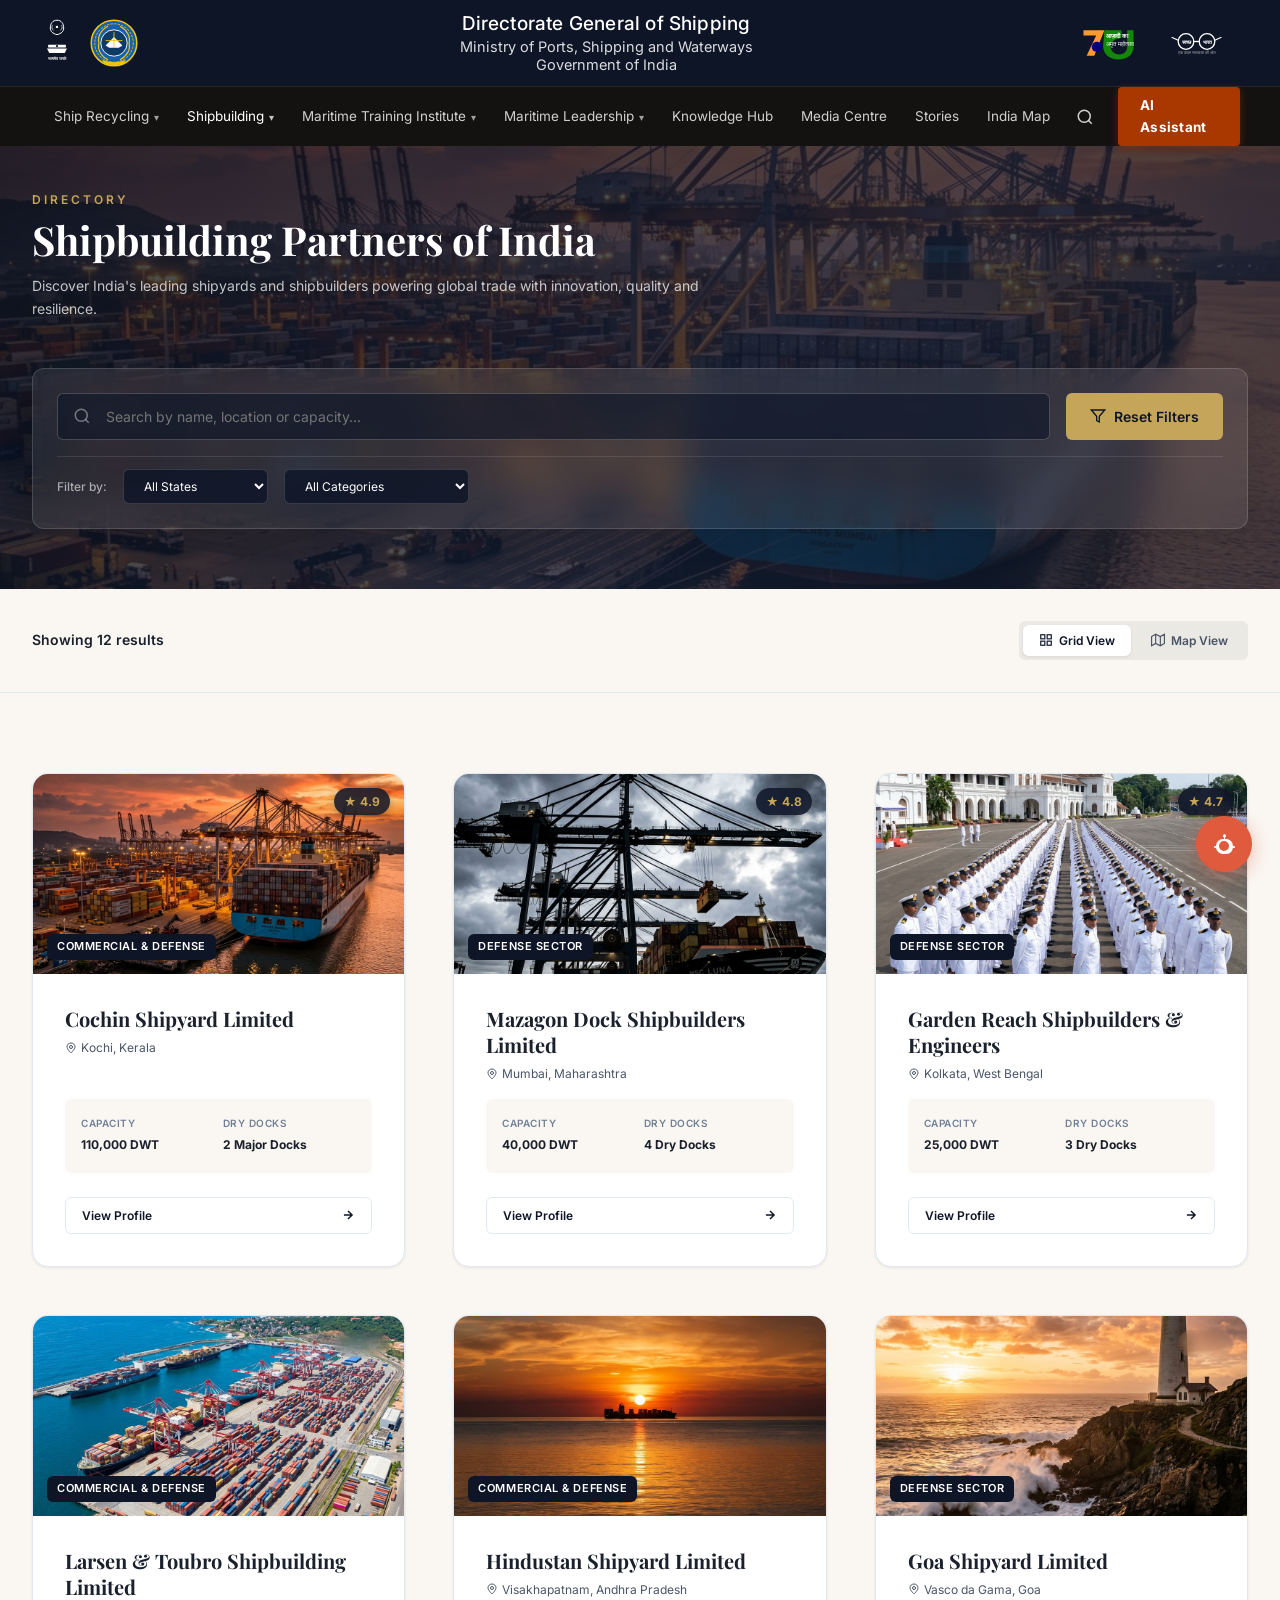
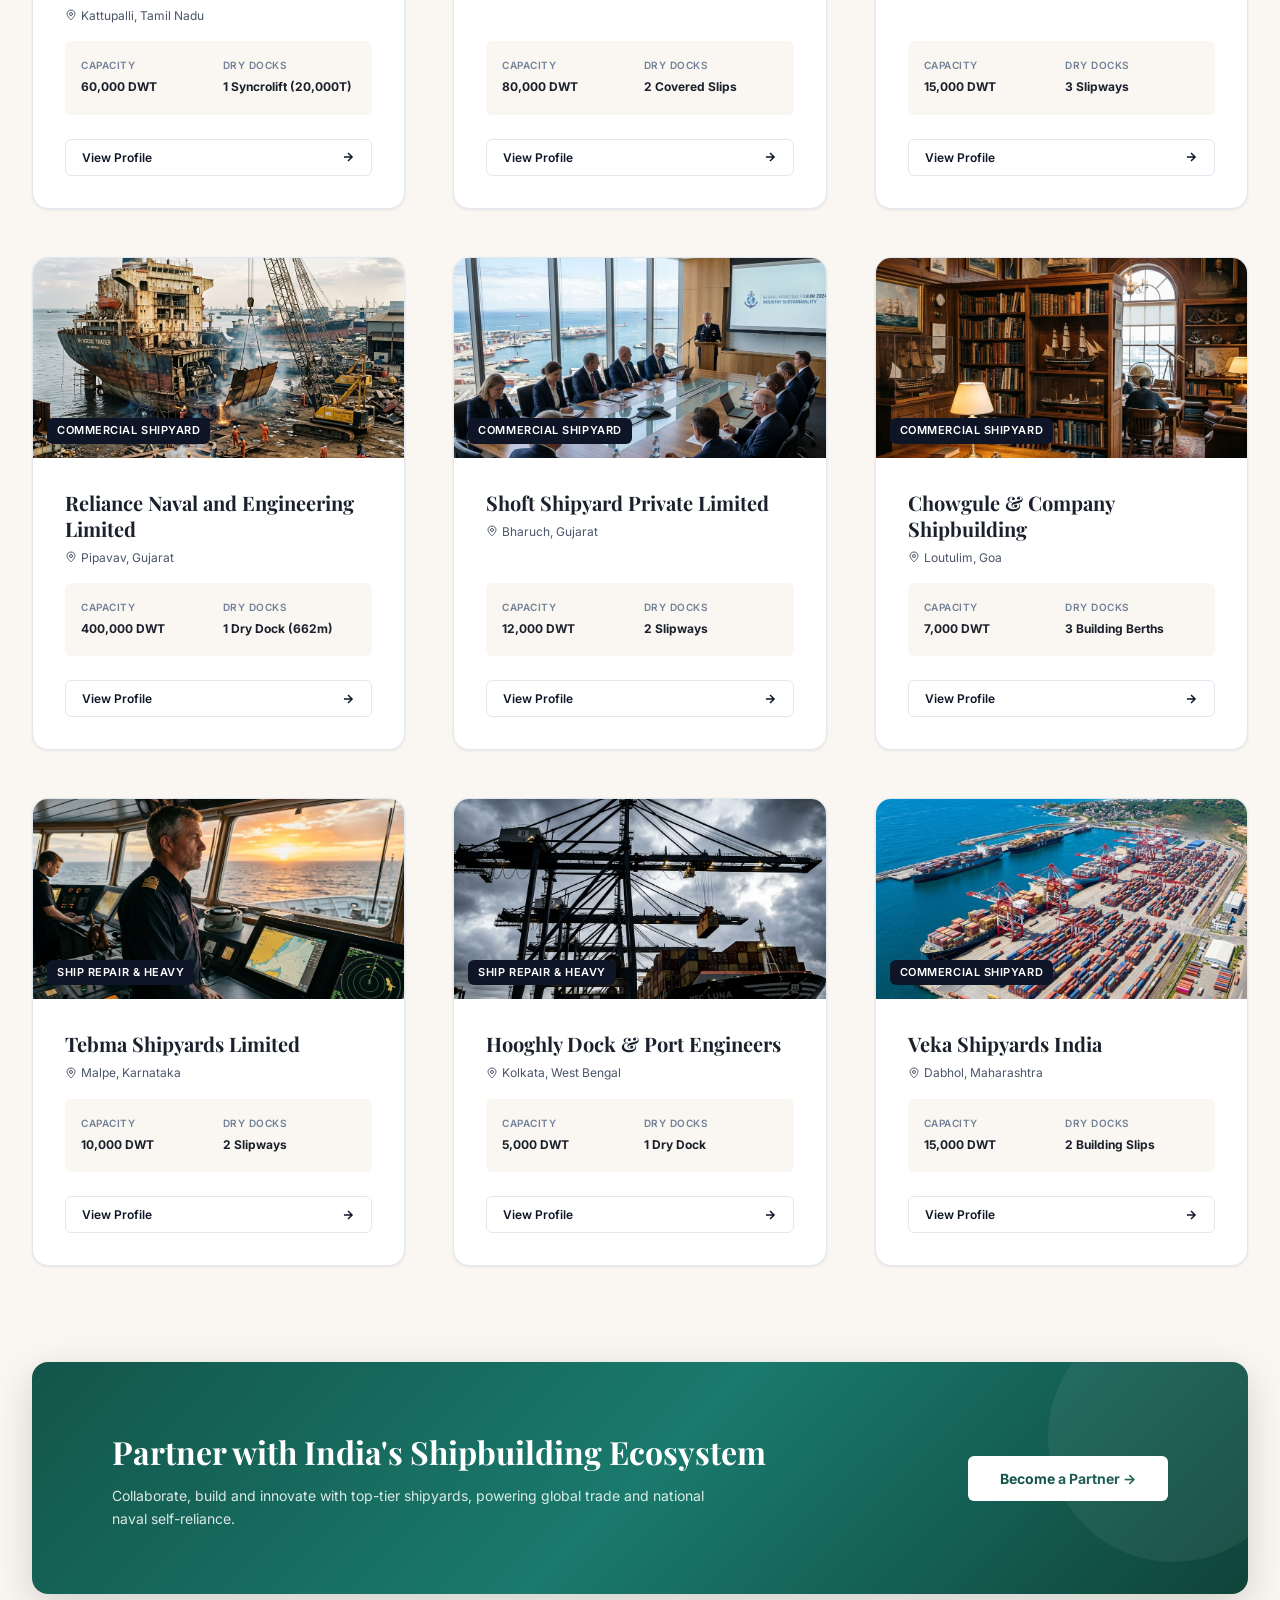
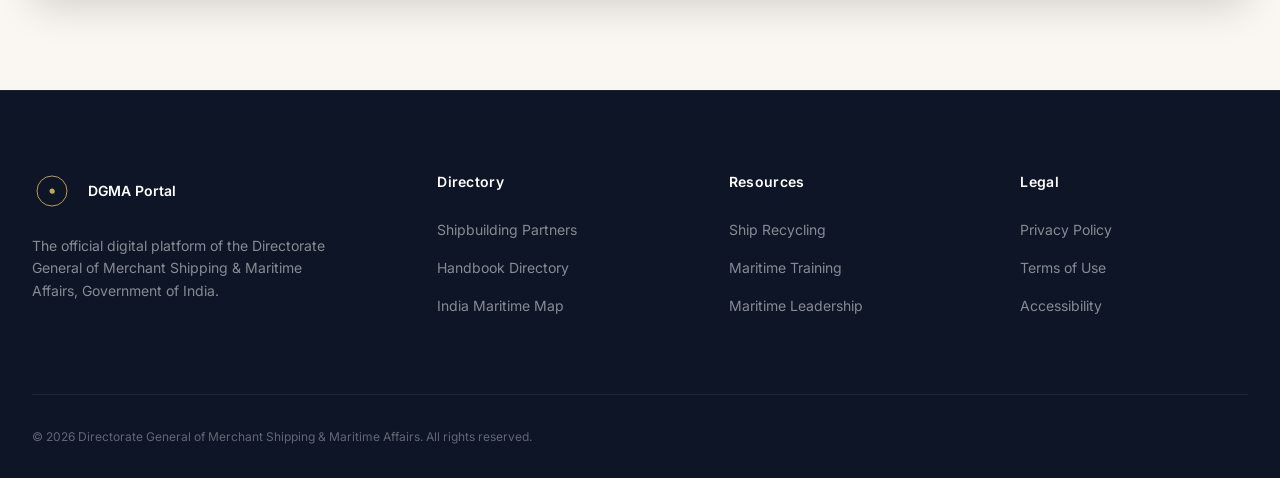
==== shipbuilding.html @ 292ed751 "first commit" ====
<!DOCTYPE html>
<html lang="en">
<head>
  <meta charset="UTF-8">
  <meta name="viewport" content="width=device-width, initial-scale=1.0">
  <title>Shipbuilding Partners of India – DGMA Portal</title>
  <meta name="description" content="Discover India's leading shipyards and shipbuilders powering global trade with innovation, quality and resilience. Official directory by DGMA.">
  <link rel="stylesheet" href="css/styles.css">
  <link rel="icon" type="image/svg+xml" href="data:image/svg+xml,<svg xmlns='http://www.w3.org/2000/svg' viewBox='0 0 100 100'><text y='.9em' font-size='90'>⚓</text></svg>">
</head>
<body>

  <!-- ===== HEADER ===== -->
  <header class="header" id="header">
    <!-- Top Bar -->
    <div class="header-top">
      <!-- Left Emblems -->
      <div class="header-emblems-left">
        <!-- Lion Capital Emblem -->
        <div class="lion-emblem" title="State Emblem of India">
          <svg width="34" height="50" viewBox="0 0 60 90" fill="none" xmlns="http://www.w3.org/2000/svg">
            <path d="M30 4 C22 4 18 10 18 18 C18 24 22 28 30 30 C38 28 42 24 42 18 C42 10 38 4 30 4Z" stroke="#FFFFFF" stroke-width="1.8" fill="none"/>
            <path d="M22 13 C20 16 20 20 24 22" stroke="#FFFFFF" stroke-width="1.2"/>
            <path d="M38 13 C40 16 40 20 36 22" stroke="#FFFFFF" stroke-width="1.2"/>
            <circle cx="30" cy="16" r="2.2" fill="#FFFFFF"/>
            <rect x="14" y="48" width="32" height="5" rx="1" fill="#FFFFFF"/>
            <circle cx="30" cy="50.5" r="2" fill="#0D1527"/>
            <path d="M12 55 H48 L44 63 H16 Z" fill="#FFFFFF"/>
            <text x="30" y="75" text-anchor="middle" fill="#FFFFFF" font-size="8" font-family="serif" font-weight="bold">सत्यमेव जयते</text>
          </svg>
        </div>
        <!-- DGS Seal -->
        <div class="dgs-emblem" title="Directorate General of Shipping Emblem">
          <svg width="48" height="48" viewBox="0 0 80 80" fill="none" xmlns="http://www.w3.org/2000/svg">
            <circle cx="40" cy="40" r="38" fill="#1460AA" stroke="#F1C40F" stroke-width="2.5"/>
            <circle cx="40" cy="40" r="32" stroke="#F1C40F" stroke-width="1.5" stroke-dasharray="4 2"/>
            <path d="M15 40 C12 30 18 18 30 12 M65 40 C68 30 62 18 50 12" stroke="#F1C40F" stroke-width="2" fill="none"/>
            <path d="M15 40 C12 50 18 62 30 68 M65 40 C68 50 62 62 50 68" stroke="#F1C40F" stroke-width="2" fill="none"/>
            <circle cx="40" cy="40" r="22" fill="#0D3B66" stroke="#FFFFFF" stroke-width="1.5"/>
            <path d="M26 44 L40 30 L54 44 L48 48 H32 Z" fill="#FFFFFF"/>
            <path d="M40 22 V48 M26 36 H54" stroke="#F1C40F" stroke-width="1.5"/>
            <path d="M20 68 Q40 76 60 68 L56 74 Q40 80 24 74 Z" fill="#F1C40F"/>
          </svg>
        </div>
      </div>

      <!-- Center Title -->
      <div class="header-title-center">
        <h2>Directorate General of Shipping</h2>
        <p class="subtitle-1">Ministry of Ports, Shipping and Waterways</p>
        <p class="subtitle-2">Government of India</p>
      </div>

      <!-- Right Initiative Logos -->
      <div class="header-logos-right">
        <!-- Azadi Ka Amrit Mahotsav -->
        <div class="azadi-logo" title="Azadi Ka Amrit Mahotsav">
          <svg width="76" height="38" viewBox="0 0 120 60" fill="none" xmlns="http://www.w3.org/2000/svg">
            <path d="M15 10 H48 L32 50 H20 L35 18 H15 Z" fill="#FF9933"/>
            <path d="M48 10 H75 V22 C65 22 58 28 58 36 C58 44 65 48 72 48 C78 48 84 44 84 36 V10 H94 V36 C94 50 82 56 70 56 C56 56 46 48 46 34 Z" fill="#138808"/>
            <circle cx="36" cy="36" r="8" fill="#000080"/>
            <text x="50" y="22" fill="#FFFFFF" font-size="10" font-family="'Inter', sans-serif" font-weight="bold">आज़ादी का</text>
            <text x="50" y="34" fill="#FFFFFF" font-size="9" font-family="'Inter', sans-serif">अमृत महोत्सव</text>
          </svg>
        </div>
        <!-- Swachh Bharat -->
        <div class="swachh-logo" title="Swachh Bharat">
          <svg width="72" height="30" viewBox="0 0 120 45" fill="none" xmlns="http://www.w3.org/2000/svg">
            <circle cx="30" cy="20" r="13" stroke="#FFFFFF" stroke-width="2.2" fill="none"/>
            <circle cx="65" cy="20" r="13" stroke="#FFFFFF" stroke-width="2.2" fill="none"/>
            <path d="M43 20 H52" stroke="#FFFFFF" stroke-width="2.2"/>
            <path d="M17 18 L6 13 M78 18 L89 13" stroke="#FFFFFF" stroke-width="2"/>
            <text x="30" y="24" text-anchor="middle" fill="#FFFFFF" font-size="9" font-family="'Inter', sans-serif" font-weight="bold">स्वच्छ</text>
            <text x="65" y="24" text-anchor="middle" fill="#FFFFFF" font-size="9" font-family="'Inter', sans-serif" font-weight="bold">भारत</text>
            <text x="47.5" y="40" text-anchor="middle" fill="rgba(255,255,255,0.7)" font-size="7" font-family="'Inter', sans-serif">एक कदम स्वच्छता की ओर</text>
          </svg>
        </div>
      </div>
    </div>

    <!-- Navigation Bar -->
    <nav class="header-nav">
      <div class="nav-container">
        <ul class="nav-list">
          <li class="has-dropdown">
            <a href="index.html#flagship">Ship Recycling <span class="caret">▾</span></a>
            <ul class="dropdown-menu">
              <li><a href="index.html#flagship">Ship Recycling Overview</a></li>
              <li><a href="index.html#flagship">Handbook for Ship Recycling</a></li>
              <li><a href="index.html#flagship">Recycling Yards Directory</a></li>
            </ul>
          </li>
          <li class="has-dropdown">
            <a href="shipbuilding.html" class="active">Shipbuilding <span class="caret">▾</span></a>
            <ul class="dropdown-menu">
              <li><a href="shipbuilding.html">Shipbuilding Partners of India</a></li>
              <li><a href="shipbuilding.html">Commercial Shipyards</a></li>
              <li><a href="shipbuilding.html">Defense Shipbuilders</a></li>
            </ul>
          </li>
          <li class="has-dropdown">
            <a href="index.html#flagship">Maritime Training Institute <span class="caret">▾</span></a>
            <ul class="dropdown-menu">
              <li><a href="index.html#flagship">Training Institutes Directory</a></li>
              <li><a href="index.html#flagship">Approved Courses</a></li>
            </ul>
          </li>
          <li class="has-dropdown">
            <a href="index.html#leadership">Maritime Leadership <span class="caret">▾</span></a>
            <ul class="dropdown-menu">
              <li><a href="index.html#leadership">Leaders Directory</a></li>
              <li><a href="index.html#leadership">Former Chairmen</a></li>
            </ul>
          </li>
          <li><a href="index.html#flagship">Knowledge Hub</a></li>
          <li><a href="index.html#stories">Media Centre</a></li>
          <li><a href="index.html#stories">Stories</a></li>
          <li><a href="index.html#indiamap">India Map</a></li>
        </ul>

        <div class="nav-actions">
          <span class="nav-search-btn" id="searchToggle" role="button" tabindex="0" aria-label="Search">
            <svg width="18" height="18" viewBox="0 0 24 24" fill="none" stroke="currentColor" stroke-width="2"><circle cx="11" cy="11" r="8"/><path d="m21 21-4.3-4.3"/></svg>
          </span>
          <a href="#" class="btn-ai-assistant">AI Assistant</a>
        </div>
      </div>
    </nav>
  </header>

  <!-- ===== DIRECTORY HERO ===== -->
  <section class="directory-hero">
    <div class="directory-hero-bg">
      <img src="images/hero-bg.png" alt="Shipyard backdrop">
    </div>
    <div class="container directory-hero-content">
      <p class="directory-hero-label">DIRECTORY</p>
      <h1 class="directory-hero-heading">Shipbuilding Partners of India</h1>
      <p class="directory-hero-desc">Discover India's leading shipyards and shipbuilders powering global trade with innovation, quality and resilience.</p>

      <!-- Search & Filter Controls -->
      <div class="search-filter-box">
        <div class="search-input-group">
          <div class="search-input-wrapper">
            <svg width="18" height="18" viewBox="0 0 24 24" fill="none" stroke="currentColor" stroke-width="2"><circle cx="11" cy="11" r="8"/><path d="m21 21-4.3-4.3"/></svg>
            <input type="text" id="directorySearchInput" placeholder="Search by name, location or capacity..." aria-label="Search shipyards">
          </div>
          <button class="btn-filter-toggle" id="resetFiltersBtn">
            <svg width="16" height="16" viewBox="0 0 24 24" fill="none" stroke="currentColor" stroke-width="2"><polygon points="22 3 2 3 10 12.46 10 19 14 21 14 12.46 22 3"/></svg>
            Reset Filters
          </button>
        </div>

        <div class="filter-pills-row">
          <span class="filter-label">Filter by:</span>
          
          <select id="stateFilter" class="filter-select" aria-label="Filter by state">
            <option value="all">All States</option>
            <option value="Kerala">Kerala</option>
            <option value="Maharashtra">Maharashtra</option>
            <option value="West Bengal">West Bengal</option>
            <option value="Tamil Nadu">Tamil Nadu</option>
            <option value="Andhra Pradesh">Andhra Pradesh</option>
            <option value="Goa">Goa</option>
            <option value="Gujarat">Gujarat</option>
          </select>

          <select id="typeFilter" class="filter-select" aria-label="Filter by type">
            <option value="all">All Categories</option>
            <option value="Commercial & Defense">Commercial &amp; Defense</option>
            <option value="Defense Sector">Defense Sector</option>
            <option value="Commercial Shipyard">Commercial Shipyard</option>
            <option value="Ship Repair & Heavy">Ship Repair &amp; Heavy</option>
          </select>
        </div>
      </div>
    </div>
  </section>

  <!-- ===== DIRECTORY TOOLBAR ===== -->
  <div class="directory-toolbar">
    <div class="container toolbar-container">
      <div class="results-count">
        Showing <span id="resultsCount">12</span> results
      </div>
      <div class="view-switcher">
        <button class="view-btn active" id="gridViewBtn" aria-label="Grid View">
          <svg width="14" height="14" viewBox="0 0 24 24" fill="none" stroke="currentColor" stroke-width="2"><rect x="3" y="3" width="7" height="7"/><rect x="14" y="3" width="7" height="7"/><rect x="14" y="14" width="7" height="7"/><rect x="3" y="14" width="7" height="7"/></svg>
          Grid View
        </button>
        <button class="view-btn" id="mapViewBtn" aria-label="Map View">
          <svg width="14" height="14" viewBox="0 0 24 24" fill="none" stroke="currentColor" stroke-width="2"><polygon points="1 6 1 22 8 18 16 22 23 18 23 2 16 6 8 2 1 6"/><line x1="8" y1="2" x2="8" y2="18"/><line x1="16" y1="6" x2="16" y2="22"/></svg>
          Map View
        </button>
      </div>
    </div>
  </div>

  <!-- ===== DIRECTORY MAIN CONTENT ===== -->
  <section class="directory-section">
    <div class="container">
      
      <!-- GRID VIEW -->
      <div class="shipyards-grid" id="shipyardsGrid">
        <!-- Injected via js/shipbuilding.js -->
      </div>

      <!-- MAP VIEW (Hidden by default) -->
      <div class="map-view-container" id="mapViewContainer" style="display: none;">
        <div class="map-graphic">
          <div class="map-svg-wrapper">
            <svg viewBox="0 0 400 450" fill="none" xmlns="http://www.w3.org/2000/svg" style="width:100%; height:auto;">
              <!-- India Coastline Outline Graphic -->
              <path d="M120 40 L180 30 L220 50 L250 80 L230 140 L210 200 L180 280 L160 360 L140 400 L130 380 L120 310 L100 240 L80 180 L90 120 Z" fill="#162238" stroke="#C5A55A" stroke-width="1.5" stroke-dasharray="3 3"/>
              <text x="160" y="200" fill="rgba(255,255,255,0.15)" font-size="28" font-family="serif" font-weight="bold">INDIA</text>
            </svg>

            <!-- Interactive Map Pins -->
            <div class="map-pin active" style="top: 85%; left: 35%;" data-id="1" title="Cochin Shipyard Limited">1</div>
            <div class="map-pin" style="top: 55%; left: 24%;" data-id="2" title="Mazagon Dock Shipbuilders">2</div>
            <div class="map-pin" style="top: 42%; left: 72%;" data-id="3" title="Garden Reach Shipbuilders">3</div>
            <div class="map-pin" style="top: 75%; left: 45%;" data-id="4" title="L&T Shipbuilding">4</div>
            <div class="map-pin" style="top: 60%; left: 55%;" data-id="5" title="Hindustan Shipyard">5</div>
            <div class="map-pin" style="top: 62%; left: 26%;" data-id="6" title="Goa Shipyard Limited">6</div>
          </div>
        </div>

        <div class="map-sidebar" id="mapSidebar">
          <p class="section-label">SELECTED SHIPYARD</p>
          <h3 id="mapYardTitle">Cochin Shipyard Limited</h3>
          <p id="mapYardDesc">India's largest shipbuilding and maintenance facility located in Kochi, Kerala. Capable of building vessels up to 110,000 DWT.</p>
          <button class="btn-primary" id="mapYardDetailsBtn">View Full Profile →</button>
        </div>
      </div>

      <!-- CALLOUT BANNER (Emerald Green) -->
      <div class="partner-callout">
        <div class="partner-callout-text">
          <h3>Partner with India's Shipbuilding Ecosystem</h3>
          <p>Collaborate, build and innovate with top-tier shipyards, powering global trade and national naval self-reliance.</p>
        </div>
        <button class="btn-partner-action" id="becomePartnerBtn">
          Become a Partner →
        </button>
      </div>

    </div>
  </section>

  <!-- ===== FOOTER ===== -->
  <footer class="footer">
    <div class="container">
      <div class="footer-top">
        <div class="footer-brand">
          <div class="footer-logo">
            <div class="emblem-small">
              <svg viewBox="0 0 64 64" width="40" height="40" fill="none">
                <circle cx="32" cy="32" r="24" stroke="#C5A55A" stroke-width="1.5"/>
                <circle cx="32" cy="32" r="4" fill="#C5A55A"/>
                <text x="32" y="36" text-anchor="middle" fill="#C5A55A" font-size="10" font-family="serif">☸</text>
              </svg>
            </div>
            <span class="footer-logo-text">DGMA Portal</span>
          </div>
          <p>The official digital platform of the Directorate General of Merchant Shipping & Maritime Affairs, Government of India.</p>
        </div>
        <div class="footer-column">
          <h4>Directory</h4>
          <ul>
            <li><a href="shipbuilding.html">Shipbuilding Partners</a></li>
            <li><a href="index.html#flagship">Handbook Directory</a></li>
            <li><a href="index.html#indiamap">India Maritime Map</a></li>
          </ul>
        </div>
        <div class="footer-column">
          <h4>Resources</h4>
          <ul>
            <li><a href="#">Ship Recycling</a></li>
            <li><a href="#">Maritime Training</a></li>
            <li><a href="#">Maritime Leadership</a></li>
          </ul>
        </div>
        <div class="footer-column">
          <h4>Legal</h4>
          <ul>
            <li><a href="#">Privacy Policy</a></li>
            <li><a href="#">Terms of Use</a></li>
            <li><a href="#">Accessibility</a></li>
          </ul>
        </div>
      </div>
      <div class="footer-bottom">
        <p>&copy; 2026 Directorate General of Merchant Shipping &amp; Maritime Affairs. All rights reserved.</p>
      </div>
    </div>
  </footer>

  <!-- ===== PROFILE DETAIL MODAL ===== -->
  <div class="modal-backdrop" id="shipyardModal">
    <div class="modal-card-box">
      <span class="modal-close-btn" id="modalCloseBtn">&times;</span>
      <div class="modal-hero-img">
        <img id="modalImg" src="images/hero-bg.png" alt="Shipyard image">
      </div>
      <div class="modal-content-body">
        <h2 id="modalTitle">Cochin Shipyard Limited</h2>
        <p class="location-sub" id="modalLocation">📍 Kochi, Kerala • Commercial &amp; Defense</p>

        <div class="modal-specs-grid">
          <div class="modal-spec-block">
            <label>Max Capacity</label>
            <p id="modalCapacity">110,000 DWT</p>
          </div>
          <div class="modal-spec-block">
            <label>Dry Docks</label>
            <p id="modalDocks">2 Major Docks</p>
          </div>
          <div class="modal-spec-block">
            <label>Established</label>
            <p id="modalYear">1972</p>
          </div>
        </div>

        <p style="font-size: 14px; color: var(--clr-muted); line-height: 1.7; margin-bottom: 24px;" id="modalOverview">
          Cochin Shipyard Limited (CSL) is the premier ship building and maintenance facility in India. Built with Japanese assistance, CSL can build ships up to 110,000 DWT and repair ships up to 125,000 DWT. It has constructed India's first indigenous aircraft carrier INS Vikrant.
        </p>

        <div style="display: flex; gap: 12px;">
          <a href="#" class="btn-primary" style="flex:1; justify-content:center;">Inquire Facility</a>
          <a href="#" class="btn-outline" style="color:var(--clr-dark); border-color:var(--clr-border);">Download Brochure PDF</a>
        </div>
      </div>
    </div>
  </div>

  <!-- FLOATING AI ASSISTANT -->
  <div class="ai-float">
    <button class="ai-float-btn" aria-label="AI Assistant">
      <svg width="24" height="24" viewBox="0 0 24 24" fill="currentColor"><path d="M12 2a2 2 0 012 2c0 .74-.4 1.39-1 1.73V7h1a7 7 0 017 7h1a1 1 0 110 2h-1.07A7.001 7.001 0 0113 22h-2a7.001 7.001 0 01-6.93-6H3a1 1 0 110-2h1a7 7 0 017-7h1V5.73c-.6-.34-1-.99-1-1.73a2 2 0 012-2zm0 7a5 5 0 00-5 5 5 5 0 005 5h0a5 5 0 005-5 5 5 0 00-5-5z"/></svg>
    </button>
  </div>

  <script src="js/main.js"></script>
  <script src="js/shipbuilding.js"></script>
</body>
</html>
---- css/styles.css ----
/* =========================================================
   DGMA Maritime Portal – Design System & Styles
   ========================================================= */

/* --- Google Fonts Import --- */
@import url('https://fonts.googleapis.com/css2?family=Inter:wght@300;400;500;600;700&family=Playfair+Display:ital,wght@0,400;0,500;0,600;0,700;0,800;1,400;1,500;1,600;1,700&display=swap');

/* --- Design Tokens --- */
:root {
  /* Colors */
  --clr-navy:        #0D1527;
  --clr-navy-light:  #162038;
  --clr-navy-mid:    #1B2A4A;
  --clr-gold:        #C5A55A;
  --clr-gold-light:  #D4B96E;
  --clr-gold-dark:   #A88B3D;
  --clr-cream:       #FAF7F2;
  --clr-cream-dark:  #F0EBE0;
  --clr-tan:         #E8DCC8;
  --clr-tan-dark:    #D9CCB5;
  --clr-white:       #FFFFFF;
  --clr-dark:        #1A202C;
  --clr-text:        #2D3748;
  --clr-muted:       #4A5568;
  --clr-light-muted: #718096;
  --clr-border:      #E2E8F0;
  --clr-accent-teal: #1A7A6D;
  --clr-accent-blue: #1A5276;
  --clr-accent-orange: #E05A3E;

  /* Typography */
  --ff-heading: 'Playfair Display', Georgia, 'Times New Roman', serif;
  --ff-body:    'Inter', -apple-system, BlinkMacSystemFont, 'Segoe UI', sans-serif;

  /* Sizes */
  --fs-xs:     0.75rem;     /* 12px */
  --fs-sm:     0.875rem;    /* 14px */
  --fs-base:   1rem;        /* 16px */
  --fs-md:     1.125rem;    /* 18px */
  --fs-lg:     1.25rem;     /* 20px */
  --fs-xl:     1.5rem;      /* 24px */
  --fs-2xl:    2rem;        /* 32px */
  --fs-3xl:    2.5rem;      /* 40px */
  --fs-4xl:    3rem;        /* 48px */
  --fs-5xl:    3.5rem;      /* 56px */

  /* Spacing */
  --space-xs:  0.5rem;
  --space-sm:  0.75rem;
  --space-md:  1rem;
  --space-lg:  1.5rem;
  --space-xl:  2rem;
  --space-2xl: 3rem;
  --space-3xl: 4rem;
  --space-4xl: 5rem;
  --space-5xl: 6rem;

  /* Layout */
  --max-width:     1400px;
  --content-width: 1200px;
  --header-height: 110px;

  /* Borders */
  --radius-sm:  6px;
  --radius-md:  12px;
  --radius-lg:  16px;
  --radius-xl:  20px;
  --radius-full: 9999px;

  /* Shadows */
  --shadow-sm:  0 1px 3px rgba(0,0,0,0.08);
  --shadow-md:  0 4px 12px rgba(0,0,0,0.1);
  --shadow-lg:  0 8px 30px rgba(0,0,0,0.12);
  --shadow-xl:  0 12px 40px rgba(0,0,0,0.16);

  /* Transitions */
  --transition: 0.3s cubic-bezier(0.4, 0, 0.2, 1);
  --transition-slow: 0.5s cubic-bezier(0.4, 0, 0.2, 1);
}

/* --- Reset & Base --- */
*,
*::before,
*::after {
  margin: 0;
  padding: 0;
  box-sizing: border-box;
}

html {
  scroll-behavior: smooth;
  font-size: 16px;
}

body {
  font-family: var(--ff-body);
  color: var(--clr-text);
  background: var(--clr-cream);
  line-height: 1.6;
  overflow-x: hidden;
  -webkit-font-smoothing: antialiased;
  -moz-osx-font-smoothing: grayscale;
}

img {
  max-width: 100%;
  height: auto;
  display: block;
}

a {
  color: inherit;
  text-decoration: none;
  transition: color var(--transition);
}

ul, ol {
  list-style: none;
}

button {
  cursor: pointer;
  border: none;
  background: none;
  font-family: inherit;
}

/* --- Utility Classes --- */
.container {
  width: 100%;
  max-width: var(--max-width);
  margin: 0 auto;
  padding: 0 var(--space-2xl);
}

.section-label {
  font-family: var(--ff-body);
  font-size: var(--fs-xs);
  font-weight: 600;
  letter-spacing: 0.2em;
  text-transform: uppercase;
  color: var(--clr-gold);
  margin-bottom: var(--space-sm);
}

.section-heading {
  font-family: var(--ff-heading);
  font-weight: 700;
  line-height: 1.2;
  color: var(--clr-dark);
}

.section-desc {
  font-size: var(--fs-sm);
  color: var(--clr-muted);
  line-height: 1.7;
  max-width: 600px;
}

/* =========================================================
   1. HEADER & NAVIGATION (Redesigned per Figma screenshot)
   ========================================================= */
.header {
  position: fixed;
  top: 0;
  left: 0;
  width: 100%;
  z-index: 1000;
  background: #141210;
  box-shadow: 0 4px 20px rgba(0, 0, 0, 0.4);
}

.header-top {
  display: flex;
  align-items: center;
  justify-content: space-between;
  padding: 12px 40px;
  max-width: var(--max-width);
  margin: 0 auto;
  min-height: 80px;
}

.header-emblems-left {
  display: flex;
  align-items: center;
  gap: 16px;
  flex-shrink: 0;
}

.lion-emblem, .dgs-emblem {
  display: flex;
  align-items: center;
  justify-content: center;
}

.header-title-center {
  text-align: center;
  flex: 1;
  padding: 0 20px;
}

.header-title-center h2 {
  font-family: var(--ff-body);
  font-size: 19px;
  font-weight: 500;
  color: #FFFFFF;
  line-height: 1.25;
  margin-bottom: 2px;
  letter-spacing: 0.01em;
}

.header-title-center .subtitle-1,
.header-title-center .subtitle-2 {
  font-size: 14.5px;
  color: rgba(255, 255, 255, 0.85);
  font-weight: 400;
  line-height: 1.25;
}

.header-logos-right {
  display: flex;
  align-items: center;
  gap: 18px;
  flex-shrink: 0;
}

.azadi-logo, .swachh-logo {
  display: flex;
  align-items: center;
  justify-content: center;
}

/* Main Navigation Bar Row */
.header-nav {
  background: #141210;
  border-top: 1px solid rgba(255, 255, 255, 0.08);
}

.nav-container {
  max-width: var(--max-width);
  margin: 0 auto;
  padding: 0 40px;
  display: flex;
  align-items: center;
  justify-content: space-between;
}

.nav-list {
  display: flex;
  align-items: center;
  gap: 0;
}

.nav-list > li {
  position: relative;
}

.nav-list > li > a {
  display: flex;
  align-items: center;
  gap: 3px;
  padding: 13px 14px;
  color: rgba(255, 255, 255, 0.8);
  font-size: 13.5px;
  font-weight: 400;
  white-space: nowrap;
  transition: color var(--transition);
}

.nav-list > li > a:hover,
.nav-list > li > a.active {
  color: #FFFFFF;
}

.caret {
  font-size: 10px;
  opacity: 0.75;
  margin-left: 2px;
}

/* Dropdown Menu */
.dropdown-menu {
  position: absolute;
  top: 100%;
  left: 0;
  background: #0E1628;
  border: 1px solid rgba(255, 255, 255, 0.15);
  border-radius: var(--radius-sm);
  padding: 8px 0;
  min-width: 220px;
  box-shadow: 0 8px 30px rgba(0,0,0,0.5);
  opacity: 0;
  visibility: hidden;
  transform: translateY(6px);
  transition: all 0.2s cubic-bezier(0.4, 0, 0.2, 1);
  z-index: 100;
}

.has-dropdown:hover .dropdown-menu {
  opacity: 1;
  visibility: visible;
  transform: translateY(0);
}

.dropdown-menu li a {
  display: block;
  padding: 8px 18px;
  font-size: 13px;
  color: rgba(255, 255, 255, 0.8);
  transition: all var(--transition);
}

.dropdown-menu li a:hover {
  background: rgba(255, 255, 255, 0.08);
  color: var(--clr-gold);
}

/* Nav Actions Right */
.nav-actions {
  display: flex;
  align-items: center;
  gap: 12px;
}

.nav-search-btn {
  color: rgba(255, 255, 255, 0.8);
  padding: 10px 12px;
  cursor: pointer;
  display: flex;
  align-items: center;
  justify-content: center;
  transition: color var(--transition);
}

.nav-search-btn:hover {
  color: #FFFFFF;
}

.btn-ai-assistant {
  display: inline-flex;
  align-items: center;
  justify-content: center;
  padding: 8px 22px;
  background: #A93800;
  color: #FFFFFF;
  font-size: 13.5px;
  font-weight: 700;
  border-radius: 4px;
  transition: all var(--transition);
  letter-spacing: 0.02em;
  box-shadow: 0 2px 8px rgba(169, 56, 0, 0.4);
}

.btn-ai-assistant:hover {
  background: #C54200;
  transform: translateY(-1px);
  box-shadow: 0 4px 12px rgba(169, 56, 0, 0.5);
}

/* =========================================================
   2. HERO SECTION
   ========================================================= */
.hero {
  position: relative;
  width: 100%;
  min-height: 580px;
  display: flex;
  align-items: flex-end;
  padding-bottom: var(--space-4xl);
  margin-top: var(--header-height);
  overflow: hidden;
}

.hero-bg {
  position: absolute;
  inset: 0;
  z-index: 0;
}

.hero-bg img {
  width: 100%;
  height: 100%;
  object-fit: cover;
}

.hero-bg::after {
  content: '';
  position: absolute;
  inset: 0;
  background: linear-gradient(
    to right,
    rgba(13, 21, 39, 0.92) 0%,
    rgba(13, 21, 39, 0.75) 50%,
    rgba(13, 21, 39, 0.3) 100%
  );
}

.hero-content {
  position: relative;
  z-index: 1;
  max-width: var(--max-width);
  margin: 0 auto;
  padding: 0 var(--space-2xl);
  width: 100%;
}

.hero-label {
  font-size: var(--fs-xs);
  font-weight: 600;
  letter-spacing: 0.25em;
  text-transform: uppercase;
  color: var(--clr-gold);
  margin-bottom: var(--space-lg);
}

.hero-heading {
  font-family: var(--ff-heading);
  font-size: var(--fs-5xl);
  font-weight: 700;
  color: var(--clr-white);
  line-height: 1.15;
  margin-bottom: var(--space-lg);
  max-width: 600px;
}

.hero-heading em {
  font-style: italic;
  color: var(--clr-gold);
  display: block;
}

.hero-desc {
  font-size: var(--fs-sm);
  color: rgba(255,255,255,0.7);
  line-height: 1.7;
  max-width: 520px;
  margin-bottom: var(--space-2xl);
}

.hero-buttons {
  display: flex;
  align-items: center;
  gap: var(--space-md);
}

.btn-primary {
  display: inline-flex;
  align-items: center;
  gap: 8px;
  padding: 12px 28px;
  background: var(--clr-gold);
  color: var(--clr-navy);
  font-size: var(--fs-sm);
  font-weight: 600;
  border-radius: var(--radius-sm);
  transition: all var(--transition);
  letter-spacing: 0.02em;
}

.btn-primary:hover {
  background: var(--clr-gold-light);
  transform: translateY(-2px);
  box-shadow: 0 4px 16px rgba(197, 165, 90, 0.35);
}

.btn-outline {
  display: inline-flex;
  align-items: center;
  gap: 8px;
  padding: 12px 28px;
  border: 1.5px solid rgba(255,255,255,0.35);
  color: var(--clr-white);
  font-size: var(--fs-sm);
  font-weight: 500;
  border-radius: var(--radius-sm);
  transition: all var(--transition);
}

.btn-outline:hover {
  border-color: var(--clr-white);
  background: rgba(255,255,255,0.08);
}

/* =========================================================
   3. FLAGSHIP INSTITUTIONS (Knowledge. Leadership. Progress.)
   ========================================================= */
.flagship {
  padding: var(--space-5xl) 0;
  background: var(--clr-cream);
  text-align: center;
}

.flagship .section-label {
  color: var(--clr-gold-dark);
}

.flagship .section-heading {
  font-size: var(--fs-3xl);
  margin-bottom: var(--space-3xl);
}

.flagship-grid {
  display: grid;
  grid-template-columns: repeat(4, 1fr);
  gap: var(--space-xl);
  margin-top: var(--space-2xl);
}

.flagship-card {
  background: var(--clr-white);
  border-radius: var(--radius-md);
  overflow: hidden;
  box-shadow: var(--shadow-sm);
  transition: all var(--transition);
  text-align: left;
}

.flagship-card:hover {
  transform: translateY(-6px);
  box-shadow: var(--shadow-lg);
}

.flagship-card-img {
  position: relative;
  width: 100%;
  height: 200px;
  overflow: hidden;
}

.flagship-card-img img {
  width: 100%;
  height: 100%;
  object-fit: cover;
  transition: transform var(--transition-slow);
}

.flagship-card:hover .flagship-card-img img {
  transform: scale(1.05);
}

.flagship-card-accent {
  height: 4px;
  width: 100%;
}

.flagship-card-accent.gold { background: var(--clr-gold); }
.flagship-card-accent.teal { background: var(--clr-accent-teal); }
.flagship-card-accent.blue { background: var(--clr-accent-blue); }
.flagship-card-accent.navy { background: var(--clr-navy); }

.flagship-card-body {
  padding: var(--space-lg);
}

.flagship-card-body h3 {
  font-family: var(--ff-heading);
  font-size: var(--fs-md);
  font-weight: 600;
  color: var(--clr-dark);
  line-height: 1.3;
}

.flagship-card-body p {
  font-size: var(--fs-xs);
  color: var(--clr-muted);
  margin-top: 6px;
}

/* =========================================================
   4. BLUE BANNER / MARQUEE
   ========================================================= */
.blue-banner {
  background: linear-gradient(135deg, var(--clr-accent-blue) 0%, var(--clr-navy-mid) 100%);
  padding: var(--space-xl) 0;
  overflow: hidden;
}

.banner-content {
  display: flex;
  align-items: center;
  justify-content: center;
  gap: var(--space-2xl);
  flex-wrap: wrap;
}

.banner-content p {
  font-family: var(--ff-heading);
  font-size: var(--fs-md);
  color: var(--clr-white);
  text-align: center;
  line-height: 1.5;
}

.banner-content p span {
  color: var(--clr-gold-light);
  font-style: italic;
}

.banner-marquee {
  white-space: nowrap;
  animation: marquee 30s linear infinite;
}

@keyframes marquee {
  0%   { transform: translateX(0); }
  100% { transform: translateX(-50%); }
}

.marquee-item {
  display: inline-flex;
  align-items: center;
  gap: var(--space-md);
  padding: 0 var(--space-2xl);
  color: var(--clr-white);
  font-size: var(--fs-md);
  font-weight: 500;
}

.marquee-item .dot {
  width: 6px;
  height: 6px;
  border-radius: 50%;
  background: var(--clr-gold);
  flex-shrink: 0;
}

/* =========================================================
   4b. PURPOSE / VALUES (Inform + Celebrate)
   ========================================================= */
.purpose-section {
  padding: var(--space-3xl) 0;
  background: var(--clr-cream);
  border-top: 1px solid var(--clr-border);
}

.purpose-grid {
  display: flex;
  justify-content: center;
  gap: var(--space-5xl);
}

.purpose-card {
  text-align: center;
  max-width: 240px;
}

.purpose-icon {
  width: 56px;
  height: 56px;
  margin: 0 auto var(--space-md);
  display: flex;
  align-items: center;
  justify-content: center;
  color: var(--clr-gold);
}

.purpose-card h3 {
  font-family: var(--ff-heading);
  font-size: var(--fs-lg);
  font-weight: 700;
  color: var(--clr-dark);
  margin-bottom: var(--space-xs);
}

.purpose-card p {
  font-size: var(--fs-sm);
  color: var(--clr-muted);
  line-height: 1.5;
}

/* =========================================================
   4c. MARITIME LEADERSHIP
   ========================================================= */
.leadership-section {
  padding: var(--space-4xl) 0;
  background: var(--clr-tan);
}

.leadership-header {
  display: flex;
  align-items: flex-end;
  justify-content: space-between;
  margin-bottom: var(--space-2xl);
}

.leadership-header .section-heading {
  font-size: var(--fs-2xl);
  max-width: 500px;
}

.view-all-link {
  font-size: var(--fs-sm);
  font-weight: 500;
  color: var(--clr-gold-dark);
  white-space: nowrap;
  transition: color var(--transition);
}

.view-all-link:hover {
  color: var(--clr-gold);
}

.leadership-grid {
  display: grid;
  grid-template-columns: repeat(3, 1fr);
  gap: var(--space-xl);
}

.leader-card {
  background: var(--clr-white);
  border-radius: var(--radius-md);
  overflow: hidden;
  box-shadow: var(--shadow-sm);
  transition: all var(--transition);
}

.leader-card:hover {
  transform: translateY(-4px);
  box-shadow: var(--shadow-md);
}

.leader-card-img {
  width: 100%;
  height: 220px;
  overflow: hidden;
}

.leader-card-img img {
  width: 100%;
  height: 100%;
  object-fit: cover;
  object-position: top center;
  transition: transform var(--transition-slow);
}

.leader-card:hover .leader-card-img img {
  transform: scale(1.05);
}

.leader-card-body {
  padding: var(--space-lg);
}

.leader-card-body h3 {
  font-family: var(--ff-heading);
  font-size: var(--fs-md);
  font-weight: 700;
  color: var(--clr-dark);
  margin-bottom: 6px;
}

.leader-title {
  font-size: var(--fs-sm);
  color: var(--clr-muted);
  line-height: 1.4;
  margin-bottom: var(--space-sm);
}

.leader-years {
  font-size: var(--fs-sm);
  font-weight: 600;
  color: var(--clr-gold-dark);
  margin-bottom: var(--space-sm);
}

.leader-link {
  font-size: var(--fs-sm);
  color: var(--clr-muted);
  display: inline-flex;
  align-items: center;
  gap: 4px;
  transition: color var(--transition);
}

.leader-link:hover {
  color: var(--clr-gold);
}

/* =========================================================
   5. EXPERT + SPONSORSHIP SECTION
   ========================================================= */
.dual-cards {
  padding: var(--space-4xl) 0;
  background: var(--clr-cream);
}

.dual-cards-grid {
  display: grid;
  grid-template-columns: 1fr 1fr;
  gap: var(--space-2xl);
}

.dual-card {
  background: var(--clr-white);
  border-radius: var(--radius-lg);
  overflow: hidden;
  box-shadow: var(--shadow-sm);
  transition: all var(--transition);
}

.dual-card:hover {
  box-shadow: var(--shadow-md);
}

/* Expert Card */
.expert-card {
  padding: var(--space-2xl);
  display: flex;
  flex-direction: column;
  justify-content: center;
}

.expert-card .card-icon {
  width: 48px;
  height: 48px;
  background: var(--clr-cream);
  border-radius: var(--radius-md);
  display: flex;
  align-items: center;
  justify-content: center;
  margin-bottom: var(--space-lg);
  color: var(--clr-gold);
}

.expert-card h3 {
  font-family: var(--ff-heading);
  font-size: var(--fs-xl);
  font-weight: 700;
  color: var(--clr-dark);
  margin-bottom: var(--space-md);
}

.expert-card p {
  font-size: var(--fs-sm);
  color: var(--clr-muted);
  line-height: 1.7;
  margin-bottom: var(--space-xl);
}

.expert-card .btn-dark {
  display: inline-flex;
  align-items: center;
  gap: 8px;
  padding: 10px 24px;
  background: var(--clr-navy);
  color: var(--clr-white);
  font-size: var(--fs-sm);
  font-weight: 500;
  border-radius: var(--radius-sm);
  transition: all var(--transition);
  align-self: flex-start;
}

.expert-card .btn-dark:hover {
  background: var(--clr-navy-mid);
  transform: translateY(-1px);
}

/* Sponsorship Card */
.sponsor-card {
  display: grid;
  grid-template-columns: 1fr 1fr;
  min-height: 340px;
}

.sponsor-card-content {
  padding: var(--space-2xl);
  display: flex;
  flex-direction: column;
  justify-content: center;
}

.sponsor-card-content .card-label {
  font-size: var(--fs-xs);
  font-weight: 600;
  letter-spacing: 0.15em;
  text-transform: uppercase;
  color: var(--clr-gold);
  margin-bottom: var(--space-sm);
}

.sponsor-card-content h3 {
  font-family: var(--ff-heading);
  font-size: var(--fs-xl);
  font-weight: 700;
  color: var(--clr-dark);
  margin-bottom: var(--space-sm);
}

.sponsor-card-content > p {
  font-size: var(--fs-sm);
  color: var(--clr-muted);
  line-height: 1.6;
  margin-bottom: var(--space-lg);
}

.sponsor-features {
  display: flex;
  flex-direction: column;
  gap: var(--space-md);
  margin-bottom: var(--space-xl);
}

.sponsor-feature {
  display: flex;
  align-items: flex-start;
  gap: var(--space-sm);
}

.sponsor-feature-icon {
  width: 32px;
  height: 32px;
  border-radius: var(--radius-sm);
  background: rgba(197, 165, 90, 0.12);
  display: flex;
  align-items: center;
  justify-content: center;
  flex-shrink: 0;
  color: var(--clr-gold);
  font-size: var(--fs-sm);
}

.sponsor-feature-text strong {
  display: block;
  font-size: var(--fs-sm);
  font-weight: 600;
  color: var(--clr-dark);
}

.sponsor-feature-text span {
  font-size: var(--fs-xs);
  color: var(--clr-muted);
}

.btn-sponsor {
  display: inline-flex;
  align-items: center;
  gap: 8px;
  padding: 12px 24px;
  background: var(--clr-navy);
  color: var(--clr-white);
  font-size: var(--fs-sm);
  font-weight: 500;
  border-radius: var(--radius-sm);
  transition: all var(--transition);
  align-self: flex-start;
}

.btn-sponsor:hover {
  background: var(--clr-navy-mid);
  transform: translateY(-1px);
}

.sponsor-card-image {
  position: relative;
  overflow: hidden;
}

.sponsor-card-image img {
  width: 100%;
  height: 100%;
  object-fit: cover;
}

/* =========================================================
   6. FEATURED MODULES
   ========================================================= */
.featured-modules {
  padding: var(--space-5xl) 0;
  background: var(--clr-cream);
}

.modules-header {
  text-align: center;
  margin-bottom: var(--space-3xl);
}

.modules-header .section-heading {
  font-size: var(--fs-3xl);
  margin-bottom: var(--space-md);
}

.modules-header .section-desc {
  margin: 0 auto;
}

.modules-grid {
  display: grid;
  grid-template-columns: repeat(4, 1fr);
  grid-template-rows: auto auto;
  gap: var(--space-lg);
}

.module-card {
  position: relative;
  border-radius: var(--radius-md);
  overflow: hidden;
  cursor: pointer;
}

.module-card img {
  width: 100%;
  height: 100%;
  object-fit: cover;
  transition: transform var(--transition-slow);
}

.module-card:hover img {
  transform: scale(1.08);
}

.module-card::after {
  content: '';
  position: absolute;
  inset: 0;
  background: linear-gradient(to top, rgba(13, 21, 39, 0.8) 0%, rgba(13, 21, 39, 0.2) 40%, transparent 80%);
  opacity: 1;
  transition: opacity var(--transition);
}

.module-card-label {
  position: absolute;
  bottom: 20px;
  left: 20px;
  right: 20px;
  z-index: 2;
  color: var(--clr-white);
  font-size: var(--fs-md);
  font-family: var(--ff-heading);
  font-weight: 600;
  opacity: 1;
  transform: translateY(0);
  transition: all var(--transition);
  text-shadow: 0 2px 4px rgba(0,0,0,0.5);
}

.module-card:hover .module-card-label {
  color: var(--clr-gold-light);
  transform: translateY(-2px);
}

/* Row 1: 4 equal */
.module-card:nth-child(1),
.module-card:nth-child(2),
.module-card:nth-child(3),
.module-card:nth-child(4) {
  height: 240px;
}

/* Row 2: varied sizes */
.module-card:nth-child(5) {
  grid-column: span 1;
  height: 240px;
}

.module-card:nth-child(6) {
  grid-column: span 2;
  height: 240px;
}

.module-card:nth-child(7) {
  grid-column: span 1;
  height: 240px;
}

/* =========================================================
   7. FEATURED STORIES + PRESS & GALLERY
   ========================================================= */
.stories-gallery {
  padding: var(--space-4xl) 0;
  background: var(--clr-cream-dark);
}

.stories-gallery-grid {
  display: grid;
  grid-template-columns: 2fr 1fr;
  gap: var(--space-2xl);
}

/* Featured Stories */
.stories-section {
  display: flex;
  flex-direction: column;
}

.stories-header {
  display: flex;
  align-items: center;
  justify-content: space-between;
  margin-bottom: var(--space-xl);
}

.stories-header h2 {
  font-family: var(--ff-heading);
  font-size: var(--fs-2xl);
  font-weight: 700;
  color: var(--clr-dark);
}

.stories-header a {
  font-size: var(--fs-sm);
  color: var(--clr-gold);
  font-weight: 500;
  display: flex;
  align-items: center;
  gap: 4px;
}

.stories-header a:hover {
  color: var(--clr-gold-dark);
}

.stories-list {
  display: grid;
  grid-template-columns: repeat(3, 1fr);
  gap: var(--space-lg);
}

.story-card {
  background: var(--clr-white);
  border-radius: var(--radius-md);
  overflow: hidden;
  box-shadow: var(--shadow-sm);
  transition: all var(--transition);
}

.story-card:hover {
  transform: translateY(-4px);
  box-shadow: var(--shadow-md);
}

.story-card-img {
  width: 100%;
  height: 160px;
  overflow: hidden;
}

.story-card-img img {
  width: 100%;
  height: 100%;
  object-fit: cover;
  transition: transform var(--transition-slow);
}

.story-card:hover .story-card-img img {
  transform: scale(1.05);
}

.story-card-body {
  padding: var(--space-lg);
}

.story-card-body .story-date {
  font-size: var(--fs-xs);
  color: var(--clr-light-muted);
  margin-bottom: 6px;
}

.story-card-body h4 {
  font-family: var(--ff-heading);
  font-size: var(--fs-base);
  font-weight: 600;
  color: var(--clr-dark);
  line-height: 1.4;
  margin-bottom: 6px;
}

.story-card-body p {
  font-size: var(--fs-xs);
  color: var(--clr-muted);
  line-height: 1.5;
}

/* Press & Gallery */
.gallery-section {
  display: flex;
  flex-direction: column;
}

.gallery-header {
  display: flex;
  align-items: center;
  justify-content: space-between;
  margin-bottom: var(--space-xl);
}

.gallery-header h2 {
  font-family: var(--ff-heading);
  font-size: var(--fs-2xl);
  font-weight: 700;
  color: var(--clr-dark);
}

.gallery-header a {
  font-size: var(--fs-sm);
  color: var(--clr-gold);
  font-weight: 500;
}

.gallery-image {
  flex: 1;
  border-radius: var(--radius-md);
  overflow: hidden;
  position: relative;
}

.gallery-image img {
  width: 100%;
  height: 100%;
  object-fit: cover;
  min-height: 300px;
}

.gallery-image::after {
  content: '';
  position: absolute;
  inset: 0;
  background: linear-gradient(to top, rgba(0,0,0,0.4) 0%, transparent 50%);
}

.gallery-image .gallery-caption {
  position: absolute;
  bottom: 20px;
  left: 20px;
  z-index: 1;
  color: var(--clr-white);
  font-size: var(--fs-sm);
  font-weight: 500;
}

/* =========================================================
   8. INDIA MARITIME MAP
   ========================================================= */
.india-map {
  position: relative;
  padding: var(--space-5xl) 0;
  background: var(--clr-navy);
  overflow: hidden;
  text-align: center;
}

.india-map-bg {
  position: absolute;
  inset: 0;
  z-index: 0;
  opacity: 0.35;
}

.india-map-bg img {
  width: 100%;
  height: 100%;
  object-fit: cover;
}

.india-map-content {
  position: relative;
  z-index: 1;
}

.india-map-content h2 {
  font-family: var(--ff-heading);
  font-size: var(--fs-3xl);
  font-weight: 700;
  color: var(--clr-white);
  margin-bottom: var(--space-md);
}

.india-map-content h2 em {
  font-style: italic;
  color: var(--clr-gold);
}

.india-map-content p {
  font-size: var(--fs-sm);
  color: rgba(255,255,255,0.65);
  margin-bottom: var(--space-2xl);
  max-width: 500px;
  margin-left: auto;
  margin-right: auto;
}

.btn-map {
  display: inline-flex;
  align-items: center;
  gap: 8px;
  padding: 14px 32px;
  background: var(--clr-accent-orange);
  color: var(--clr-white);
  font-size: var(--fs-sm);
  font-weight: 600;
  border-radius: var(--radius-sm);
  transition: all var(--transition);
  letter-spacing: 0.02em;
}

.btn-map:hover {
  background: #c44a30;
  transform: translateY(-2px);
  box-shadow: 0 4px 16px rgba(224, 90, 62, 0.35);
}

/* =========================================================
   9. FOOTER
   ========================================================= */
.footer {
  background: var(--clr-navy);
  color: rgba(255,255,255,0.6);
  padding: var(--space-4xl) 0 var(--space-xl);
  border-top: 1px solid rgba(255,255,255,0.06);
}

.footer-top {
  display: grid;
  grid-template-columns: 1.5fr 1fr 1fr 1fr;
  gap: var(--space-3xl);
  padding-bottom: var(--space-3xl);
  border-bottom: 1px solid rgba(255,255,255,0.08);
}

.footer-brand {
  display: flex;
  flex-direction: column;
  gap: var(--space-lg);
}

.footer-logo {
  display: flex;
  align-items: center;
  gap: var(--space-md);
}

.footer-logo .emblem-small {
  width: 40px;
  height: 40px;
}

.footer-logo-text {
  color: var(--clr-white);
  font-size: var(--fs-sm);
  font-weight: 600;
}

.footer-brand p {
  font-size: var(--fs-sm);
  line-height: 1.6;
  color: rgba(255,255,255,0.5);
  max-width: 300px;
}

.footer-social {
  display: flex;
  gap: var(--space-md);
  margin-top: var(--space-md);
}

.footer-social a {
  width: 36px;
  height: 36px;
  border-radius: var(--radius-sm);
  background: rgba(255,255,255,0.08);
  display: flex;
  align-items: center;
  justify-content: center;
  color: rgba(255,255,255,0.6);
  font-size: var(--fs-sm);
  transition: all var(--transition);
}

.footer-social a:hover {
  background: var(--clr-gold);
  color: var(--clr-navy);
}

.footer-column h4 {
  color: var(--clr-white);
  font-size: var(--fs-sm);
  font-weight: 600;
  margin-bottom: var(--space-lg);
  letter-spacing: 0.02em;
}

.footer-column ul li {
  margin-bottom: var(--space-sm);
}

.footer-column ul li a {
  font-size: var(--fs-sm);
  color: rgba(255,255,255,0.5);
  transition: color var(--transition);
}

.footer-column ul li a:hover {
  color: var(--clr-gold);
}

.footer-bottom {
  padding-top: var(--space-xl);
  display: flex;
  align-items: center;
  justify-content: space-between;
}

.footer-bottom p {
  font-size: var(--fs-xs);
  color: rgba(255,255,255,0.35);
}

.footer-bottom-links {
  display: flex;
  gap: var(--space-lg);
}

.footer-bottom-links a {
  font-size: var(--fs-xs);
  color: rgba(255,255,255,0.35);
}

.footer-bottom-links a:hover {
  color: var(--clr-gold);
}

/* =========================================================
   10. AI ASSISTANT FLOATING BUTTON
   ========================================================= */
.ai-float {
  position: fixed;
  bottom: 28px;
  right: 28px;
  z-index: 900;
}

.ai-float-btn {
  width: 56px;
  height: 56px;
  border-radius: 50%;
  background: var(--clr-accent-orange);
  color: var(--clr-white);
  display: flex;
  align-items: center;
  justify-content: center;
  box-shadow: 0 4px 20px rgba(224, 90, 62, 0.4);
  transition: all var(--transition);
  font-size: var(--fs-xl);
}

.ai-float-btn:hover {
  transform: scale(1.1);
  box-shadow: 0 6px 28px rgba(224, 90, 62, 0.5);
}

/* =========================================================
   11. SEARCH OVERLAY
   ========================================================= */
.search-overlay {
  position: fixed;
  inset: 0;
  z-index: 2000;
  background: rgba(13, 21, 39, 0.92);
  backdrop-filter: blur(12px);
  display: flex;
  align-items: flex-start;
  justify-content: center;
  padding-top: 160px;
  opacity: 0;
  visibility: hidden;
  transition: all var(--transition);
}

.search-overlay.active {
  opacity: 1;
  visibility: visible;
}

.search-box {
  width: 100%;
  max-width: 640px;
  position: relative;
}

.search-box input {
  width: 100%;
  padding: 18px 24px;
  padding-right: 56px;
  background: rgba(255,255,255,0.1);
  border: 1px solid rgba(255,255,255,0.15);
  border-radius: var(--radius-md);
  color: var(--clr-white);
  font-size: var(--fs-lg);
  font-family: var(--ff-body);
  outline: none;
  transition: border-color var(--transition);
}

.search-box input::placeholder {
  color: rgba(255,255,255,0.4);
}

.search-box input:focus {
  border-color: var(--clr-gold);
}

.search-close {
  position: absolute;
  top: -60px;
  right: 0;
  color: rgba(255,255,255,0.6);
  font-size: var(--fs-2xl);
  cursor: pointer;
  transition: color var(--transition);
}

.search-close:hover {
  color: var(--clr-white);
}

/* =========================================================
   ANIMATIONS
   ========================================================= */
@keyframes fadeInUp {
  from {
    opacity: 0;
    transform: translateY(30px);
  }
  to {
    opacity: 1;
    transform: translateY(0);
  }
}

@keyframes fadeIn {
  from { opacity: 0; }
  to   { opacity: 1; }
}

.animate-on-scroll {
  opacity: 0;
  transform: translateY(30px);
  transition: all 0.7s cubic-bezier(0.4, 0, 0.2, 1);
}

.animate-on-scroll.visible {
  opacity: 1;
  transform: translateY(0);
}

/* Counter animation */
.counter-value {
  font-family: var(--ff-heading);
  font-size: var(--fs-4xl);
  font-weight: 700;
  color: var(--clr-dark);
  line-height: 1;
}

/* =========================================================
   RESPONSIVE (Desktop-first, fit 80-100% width)
   ========================================================= */
@media (max-width: 1440px) {
  .container {
    padding: 0 var(--space-xl);
  }
}

@media (max-width: 1280px) {
  :root {
    --fs-5xl: 3rem;
    --fs-4xl: 2.5rem;
    --fs-3xl: 2rem;
  }

  .flagship-grid {
    grid-template-columns: repeat(4, 1fr);
    gap: var(--space-lg);
  }

  .stories-list {
    grid-template-columns: repeat(3, 1fr);
  }
}

@media (max-width: 1024px) {
  :root {
    --fs-5xl: 2.5rem;
    --fs-4xl: 2rem;
    --fs-3xl: 1.75rem;
  }

  .header-top {
    padding: 10px 20px;
  }

  .header-title-center h2 {
    font-size: 16px;
  }

  .header-title-center .subtitle-1,
  .header-title-center .subtitle-2 {
    font-size: 13px;
  }

  .nav-container {
    padding: 0 20px;
  }

  .nav-list > li > a {
    padding: 10px 8px;
    font-size: 12.5px;
  }

  .flagship-grid {
    grid-template-columns: repeat(2, 1fr);
  }

  .dual-cards-grid {
    grid-template-columns: 1fr;
  }

  .sponsor-card {
    grid-template-columns: 1fr;
  }

  .leadership-grid {
    grid-template-columns: repeat(2, 1fr);
  }

  .stories-gallery-grid {
    grid-template-columns: 1fr;
  }

  .footer-top {
    grid-template-columns: repeat(2, 1fr);
  }

  .modules-grid {
    grid-template-columns: repeat(2, 1fr);
  }

  .module-card:nth-child(6) {
    grid-column: span 1;
  }
}

@media (max-width: 768px) {
  .header-top {
    flex-direction: column;
    gap: 12px;
    padding: 12px 16px;
    text-align: center;
  }

  .header-emblems-left, .header-logos-right {
    justify-content: center;
  }

  .nav-container {
    flex-direction: column;
    gap: 10px;
    padding: 10px 16px;
  }

  .nav-list {
    flex-wrap: wrap;
    justify-content: center;
  }

  .nav-list > li > a {
    padding: 8px 10px;
    font-size: 12px;
  }

  .hero {
    min-height: 450px;
    padding-bottom: var(--space-3xl);
  }

  .hero-heading {
    font-size: var(--fs-3xl);
  }

  .flagship-grid {
    grid-template-columns: 1fr;
  }

  .leadership-grid {
    grid-template-columns: 1fr;
  }

  .purpose-grid {
    gap: var(--space-2xl);
  }

  .leadership-header {
    flex-direction: column;
    align-items: flex-start;
    gap: var(--space-md);
  }

  .stories-list {
    grid-template-columns: 1fr;
  }

  .modules-grid {
    grid-template-columns: 1fr;
  }

  .module-card:nth-child(6) {
    grid-column: span 1;
  }

  .footer-top {
    grid-template-columns: 1fr;
  }

  .footer-bottom {
    flex-direction: column;
    gap: var(--space-md);
    text-align: center;
  }
}

/* =========================================================
   12. SHIPBUILDING DIRECTORY PAGE (Node 61-1283)
   ========================================================= */

/* Hero Directory Banner */
.directory-hero {
  position: relative;
  width: 100%;
  padding: 80px 0 60px;
  margin-top: var(--header-height);
  background: linear-gradient(135deg, #09101F 0%, #162238 60%, #101B2E 100%);
  color: var(--clr-white);
  overflow: hidden;
}

.directory-hero-bg {
  position: absolute;
  inset: 0;
  opacity: 0.25;
  z-index: 0;
}

.directory-hero-bg img {
  width: 100%;
  height: 100%;
  object-fit: cover;
}

.directory-hero-content {
  position: relative;
  z-index: 1;
}

.directory-hero-label {
  font-size: var(--fs-xs);
  font-weight: 600;
  letter-spacing: 0.25em;
  text-transform: uppercase;
  color: var(--clr-gold);
  margin-bottom: var(--space-xs);
}

.directory-hero-heading {
  font-family: var(--ff-heading);
  font-size: var(--fs-4xl);
  font-weight: 700;
  color: var(--clr-white);
  line-height: 1.15;
  margin-bottom: var(--space-sm);
}

.directory-hero-desc {
  font-size: var(--fs-sm);
  color: rgba(255, 255, 255, 0.75);
  max-width: 680px;
  line-height: 1.6;
  margin-bottom: var(--space-2xl);
}

/* Directory Search & Filter Bar */
.search-filter-box {
  background: rgba(255, 255, 255, 0.08);
  backdrop-filter: blur(16px);
  border: 1px solid rgba(255, 255, 255, 0.15);
  border-radius: var(--radius-md);
  padding: var(--space-lg);
  display: flex;
  flex-direction: column;
  gap: var(--space-md);
  box-shadow: var(--shadow-lg);
}

.search-input-group {
  display: flex;
  gap: var(--space-md);
}

.search-input-wrapper {
  position: relative;
  flex: 1;
}

.search-input-wrapper svg {
  position: absolute;
  left: 16px;
  top: 50%;
  transform: translateY(-50%);
  color: rgba(255, 255, 255, 0.4);
}

.search-input-wrapper input {
  width: 100%;
  padding: 14px 16px 14px 48px;
  background: rgba(13, 21, 39, 0.6);
  border: 1px solid rgba(255, 255, 255, 0.2);
  border-radius: var(--radius-sm);
  color: var(--clr-white);
  font-family: var(--ff-body);
  font-size: var(--fs-sm);
  outline: none;
  transition: all var(--transition);
}

.search-input-wrapper input:focus {
  border-color: var(--clr-gold);
  box-shadow: 0 0 0 3px rgba(197, 165, 90, 0.2);
}

.btn-filter-toggle {
  display: inline-flex;
  align-items: center;
  gap: 8px;
  padding: 14px 24px;
  background: var(--clr-gold);
  color: var(--clr-navy);
  font-size: var(--fs-sm);
  font-weight: 600;
  border-radius: var(--radius-sm);
  transition: all var(--transition);
}

.btn-filter-toggle:hover {
  background: var(--clr-gold-light);
}

.filter-pills-row {
  display: flex;
  align-items: center;
  gap: var(--space-md);
  flex-wrap: wrap;
  padding-top: var(--space-sm);
  border-top: 1px solid rgba(255, 255, 255, 0.1);
}

.filter-label {
  font-size: var(--fs-xs);
  color: rgba(255, 255, 255, 0.6);
  font-weight: 500;
}

.filter-select {
  padding: 8px 16px;
  background: rgba(13, 21, 39, 0.8);
  border: 1px solid rgba(255, 255, 255, 0.15);
  border-radius: var(--radius-sm);
  color: var(--clr-white);
  font-family: var(--ff-body);
  font-size: var(--fs-xs);
  outline: none;
  cursor: pointer;
}

.filter-select option {
  background: var(--clr-navy);
  color: var(--clr-white);
}

/* Directory Toolbar & View Switcher */
.directory-toolbar {
  padding: var(--space-xl) 0;
  background: var(--clr-cream);
  border-bottom: 1px solid var(--clr-border);
}

.toolbar-container {
  display: flex;
  align-items: center;
  justify-content: space-between;
}

.results-count {
  font-size: var(--fs-sm);
  font-weight: 600;
  color: var(--clr-dark);
}

.view-switcher {
  display: flex;
  background: rgba(0, 0, 0, 0.06);
  padding: 4px;
  border-radius: var(--radius-sm);
  gap: 4px;
}

.view-btn {
  display: inline-flex;
  align-items: center;
  gap: 6px;
  padding: 8px 16px;
  border-radius: var(--radius-sm);
  font-size: var(--fs-xs);
  font-weight: 600;
  color: var(--clr-muted);
  transition: all var(--transition);
}

.view-btn.active {
  background: var(--clr-white);
  color: var(--clr-navy);
  box-shadow: var(--shadow-sm);
}

/* Directory Content Area */
.directory-section {
  padding: var(--space-4xl) 0 var(--space-5xl);
  background: var(--clr-cream);
  min-height: 600px;
}

/* Shipyards Grid */
.shipyards-grid {
  display: grid;
  grid-template-columns: repeat(3, 1fr);
  gap: var(--space-2xl);
}

.shipyard-card {
  background: var(--clr-white);
  border-radius: var(--radius-lg);
  overflow: hidden;
  box-shadow: var(--shadow-sm);
  border: 1px solid var(--clr-border);
  transition: all var(--transition);
  display: flex;
  flex-direction: column;
}

.shipyard-card:hover {
  transform: translateY(-6px);
  box-shadow: var(--shadow-xl);
  border-color: var(--clr-gold-light);
}

.shipyard-card-header {
  position: relative;
  height: 200px;
  overflow: hidden;
}

.shipyard-card-header img {
  width: 100%;
  height: 100%;
  object-fit: cover;
  transition: transform var(--transition-slow);
}

.shipyard-card:hover .shipyard-card-header img {
  transform: scale(1.06);
}

.shipyard-rating-badge {
  position: absolute;
  top: 14px;
  right: 14px;
  background: rgba(13, 21, 39, 0.85);
  backdrop-filter: blur(8px);
  color: var(--clr-gold);
  padding: 4px 10px;
  border-radius: var(--radius-full);
  font-size: var(--fs-xs);
  font-weight: 700;
  display: flex;
  align-items: center;
  gap: 4px;
  box-shadow: 0 2px 8px rgba(0,0,0,0.3);
}

.shipyard-type-tag {
  position: absolute;
  bottom: 14px;
  left: 14px;
  background: var(--clr-navy);
  color: var(--clr-white);
  padding: 4px 10px;
  border-radius: var(--radius-sm);
  font-size: 11px;
  font-weight: 600;
  letter-spacing: 0.05em;
  text-transform: uppercase;
}

.shipyard-card-body {
  padding: var(--space-xl);
  display: flex;
  flex-direction: column;
  flex: 1;
}

.shipyard-title {
  font-family: var(--ff-heading);
  font-size: var(--fs-lg);
  font-weight: 700;
  color: var(--clr-dark);
  line-height: 1.3;
  margin-bottom: 6px;
}

.shipyard-location {
  font-size: var(--fs-xs);
  color: var(--clr-muted);
  display: flex;
  align-items: center;
  gap: 4px;
  margin-bottom: var(--space-md);
}

.shipyard-specs-table {
  display: grid;
  grid-template-columns: 1fr 1fr;
  gap: 8px;
  background: var(--clr-cream);
  padding: var(--space-md);
  border-radius: var(--radius-sm);
  margin-bottom: var(--space-lg);
  margin-top: auto;
}

.spec-item span {
  display: block;
  font-size: 10px;
  text-transform: uppercase;
  color: var(--clr-light-muted);
  font-weight: 600;
  letter-spacing: 0.05em;
}

.spec-item strong {
  font-size: var(--fs-xs);
  color: var(--clr-dark);
  font-weight: 700;
}

.btn-view-profile {
  display: flex;
  align-items: center;
  justify-content: space-between;
  width: 100%;
  padding: 10px 16px;
  background: transparent;
  border: 1px solid var(--clr-border);
  border-radius: var(--radius-sm);
  color: var(--clr-navy);
  font-size: var(--fs-xs);
  font-weight: 600;
  transition: all var(--transition);
}

.shipyard-card:hover .btn-view-profile {
  background: var(--clr-navy);
  color: var(--clr-white);
  border-color: var(--clr-navy);
}

/* Map View Container */
.map-view-container {
  display: grid;
  grid-template-columns: 2fr 1fr;
  gap: var(--space-2xl);
  background: var(--clr-white);
  border-radius: var(--radius-lg);
  overflow: hidden;
  box-shadow: var(--shadow-md);
  border: 1px solid var(--clr-border);
  min-height: 540px;
}

.map-graphic {
  position: relative;
  background: #0B132B;
  display: flex;
  align-items: center;
  justify-content: center;
  padding: var(--space-2xl);
  overflow: hidden;
}

.map-svg-wrapper {
  width: 100%;
  max-width: 500px;
  position: relative;
}

.map-pin {
  position: absolute;
  width: 24px;
  height: 24px;
  background: var(--clr-gold);
  border: 2px solid var(--clr-white);
  border-radius: 50%;
  cursor: pointer;
  transform: translate(-50%, -50%);
  transition: all var(--transition);
  box-shadow: 0 0 12px rgba(197, 165, 90, 0.6);

  display: flex;
  align-items: center;
  justify-content: center;
  color: var(--clr-navy);
  font-size: 10px;
  font-weight: bold;
}

.map-pin:hover, .map-pin.active {
  transform: translate(-50%, -50%) scale(1.3);
  background: var(--clr-accent-orange);
  z-index: 10;
}

.map-sidebar {
  padding: var(--space-2xl);
  border-left: 1px solid var(--clr-border);
  display: flex;
  flex-direction: column;
  justify-content: center;
}

.map-sidebar h3 {
  font-family: var(--ff-heading);
  font-size: var(--fs-xl);
  color: var(--clr-dark);
  margin-bottom: var(--space-sm);
}

.map-sidebar p {
  font-size: var(--fs-sm);
  color: var(--clr-muted);
  line-height: 1.6;
  margin-bottom: var(--space-xl);
}

/* Partner Callout Banner (Emerald Green) */
.partner-callout {
  margin-top: var(--space-5xl);
  background: linear-gradient(135deg, #13554A 0%, #1A7A6D 50%, #0F433A 100%);
  border-radius: var(--radius-lg);
  padding: var(--space-3xl) var(--space-4xl);
  color: var(--clr-white);
  display: flex;
  align-items: center;
  justify-content: space-between;
  box-shadow: var(--shadow-xl);

  position: relative;
  overflow: hidden;
}

.partner-callout::before {
  content: '';
  position: absolute;
  right: -50px;
  top: -50px;
  width: 250px;
  height: 250px;
  background: rgba(255, 255, 255, 0.06);
  border-radius: 50%;
  pointer-events: none;
}

.partner-callout-text h3 {
  font-family: var(--ff-heading);
  font-size: var(--fs-2xl);
  font-weight: 700;
  margin-bottom: var(--space-xs);
}

.partner-callout-text p {
  font-size: var(--fs-sm);
  color: rgba(255, 255, 255, 0.85);
  max-width: 600px;
}

.btn-partner-action {
  display: inline-flex;
  align-items: center;
  gap: 8px;
  padding: 14px 32px;
  background: var(--clr-white);
  color: #13554A;
  font-size: var(--fs-sm);
  font-weight: 700;
  border-radius: var(--radius-sm);
  transition: all var(--transition);
  white-space: nowrap;
}

.btn-partner-action:hover {
  background: var(--clr-gold-light);
  color: var(--clr-navy);
  transform: translateY(-2px);
}

/* Profile Detail Modal */
.modal-backdrop {
  position: fixed;
  inset: 0;
  z-index: 3000;
  background: rgba(13, 21, 39, 0.85);
  backdrop-filter: blur(8px);
  display: flex;
  align-items: center;
  justify-content: center;
  padding: var(--space-2xl);
  opacity: 0;
  visibility: hidden;
  transition: all var(--transition);
}

.modal-backdrop.active {
  opacity: 1;
  visibility: visible;
}

.modal-card-box {
  background: var(--clr-white);
  border-radius: var(--radius-lg);
  max-width: 720px;
  width: 100%;
  max-height: 90vh;
  overflow-y: auto;
  position: relative;
  box-shadow: var(--shadow-xl);
  animation: modalPop 0.3s cubic-bezier(0.4, 0, 0.2, 1);
}

@keyframes modalPop {
  from { transform: scale(0.95); opacity: 0; }
  to   { transform: scale(1); opacity: 1; }
}

.modal-close-btn {
  position: absolute;
  top: 16px;
  right: 16px;
  width: 36px;
  height: 36px;
  background: rgba(0, 0, 0, 0.5);
  color: var(--clr-white);
  border-radius: 50%;
  display: flex;
  align-items: center;
  justify-content: center;
  font-size: 20px;
  cursor: pointer;
  z-index: 10;
  transition: background var(--transition);
}

.modal-close-btn:hover {
  background: var(--clr-navy);
}

.modal-hero-img {
  height: 240px;
  position: relative;
}

.modal-hero-img img {
  width: 100%;
  height: 100%;
  object-fit: cover;
}

.modal-content-body {
  padding: var(--space-3xl);
}

.modal-content-body h2 {
  font-family: var(--ff-heading);
  font-size: var(--fs-2xl);
  color: var(--clr-dark);
  margin-bottom: var(--space-xs);
}

.modal-content-body .location-sub {
  font-size: var(--fs-sm);
  color: var(--clr-muted);
  margin-bottom: var(--space-lg);
}

.modal-specs-grid {
  display: grid;
  grid-template-columns: repeat(3, 1fr);
  gap: var(--space-md);
  background: var(--clr-cream);
  padding: var(--space-lg);
  border-radius: var(--radius-md);
  margin-bottom: var(--space-xl);
}

.modal-spec-block label {
  font-size: 11px;
  text-transform: uppercase;
  color: var(--clr-light-muted);
  font-weight: 700;
}

.modal-spec-block p {
  font-size: var(--fs-sm);
  font-weight: 700;
  color: var(--clr-dark);
}

/* Responsive Directory Styles */
@media (max-width: 1024px) {
  .shipyards-grid {
    grid-template-columns: repeat(2, 1fr);
  }

  .map-view-container {
    grid-template-columns: 1fr;
  }
}

@media (max-width: 768px) {
  .shipyards-grid {
    grid-template-columns: 1fr;
  }

  .partner-callout {
    flex-direction: column;
    text-align: center;
    gap: var(--space-xl);
  }

  .search-input-group {
    flex-direction: column;
  }
}
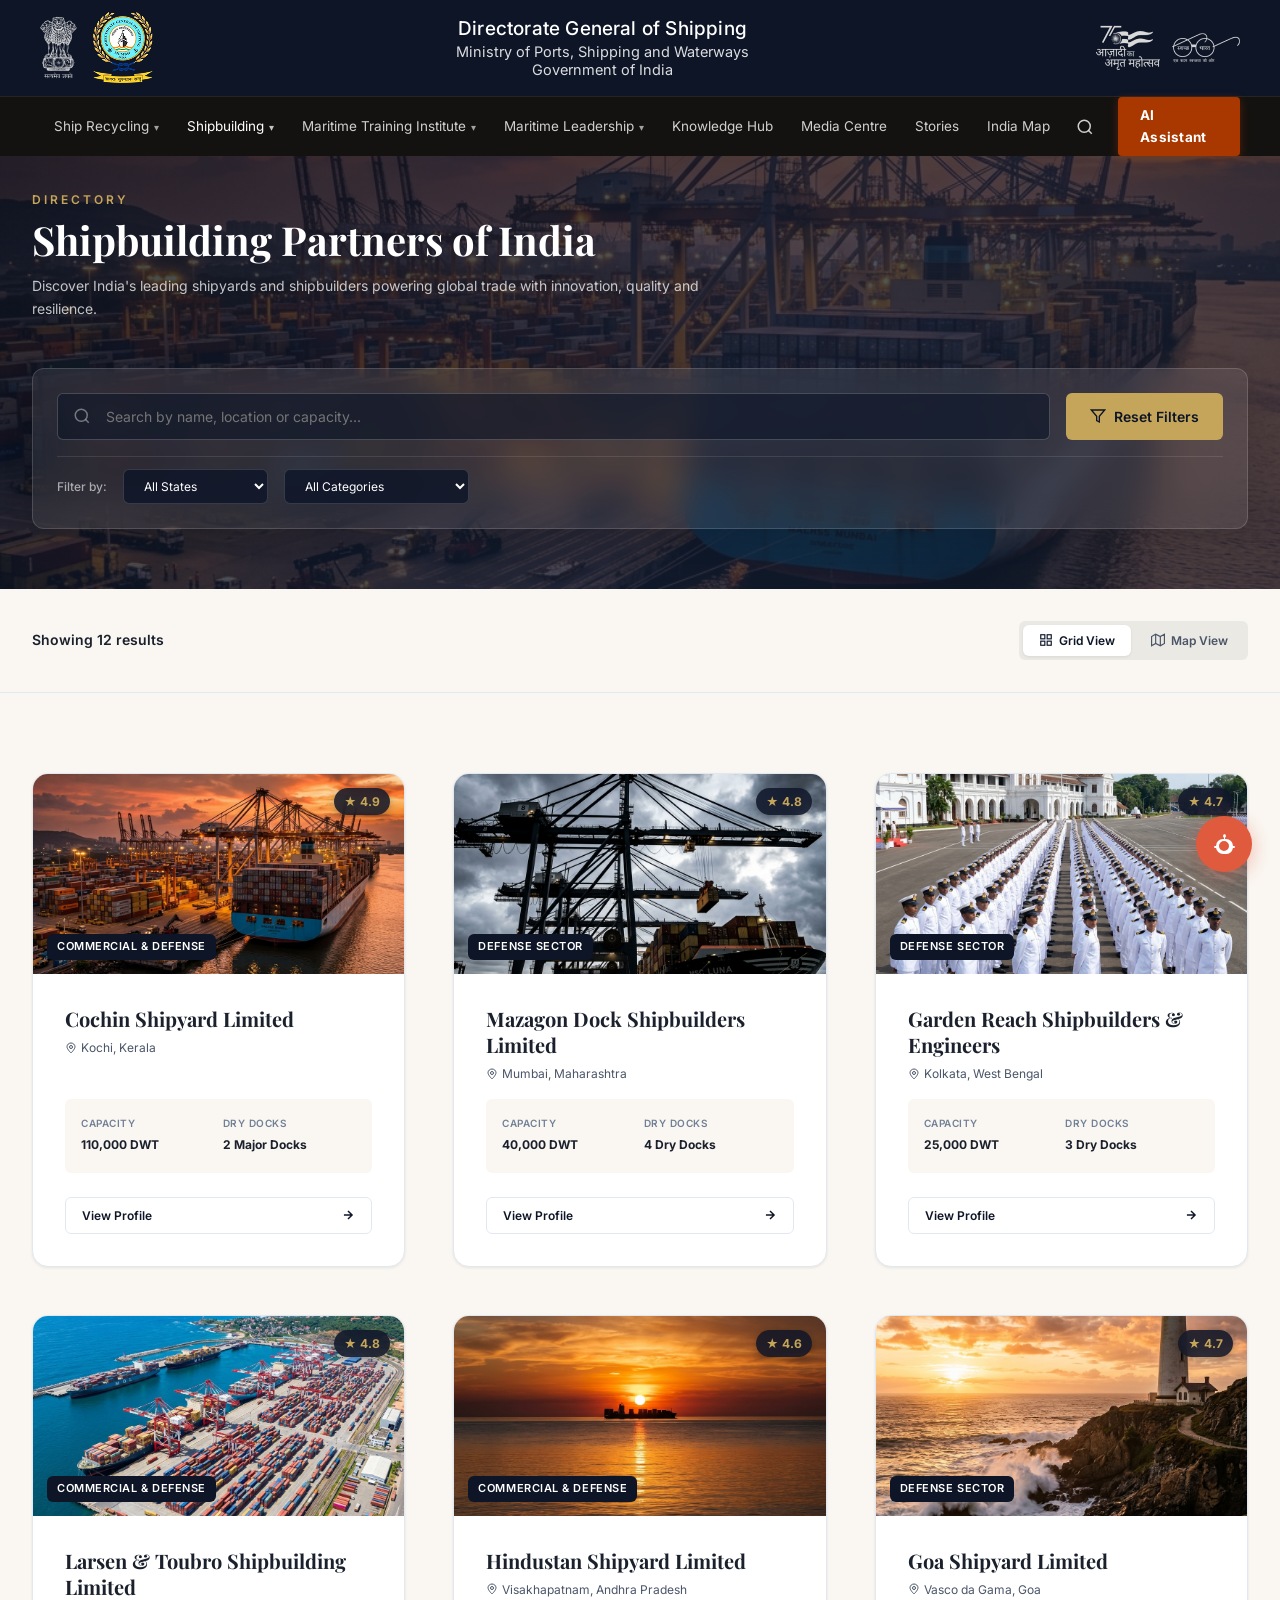
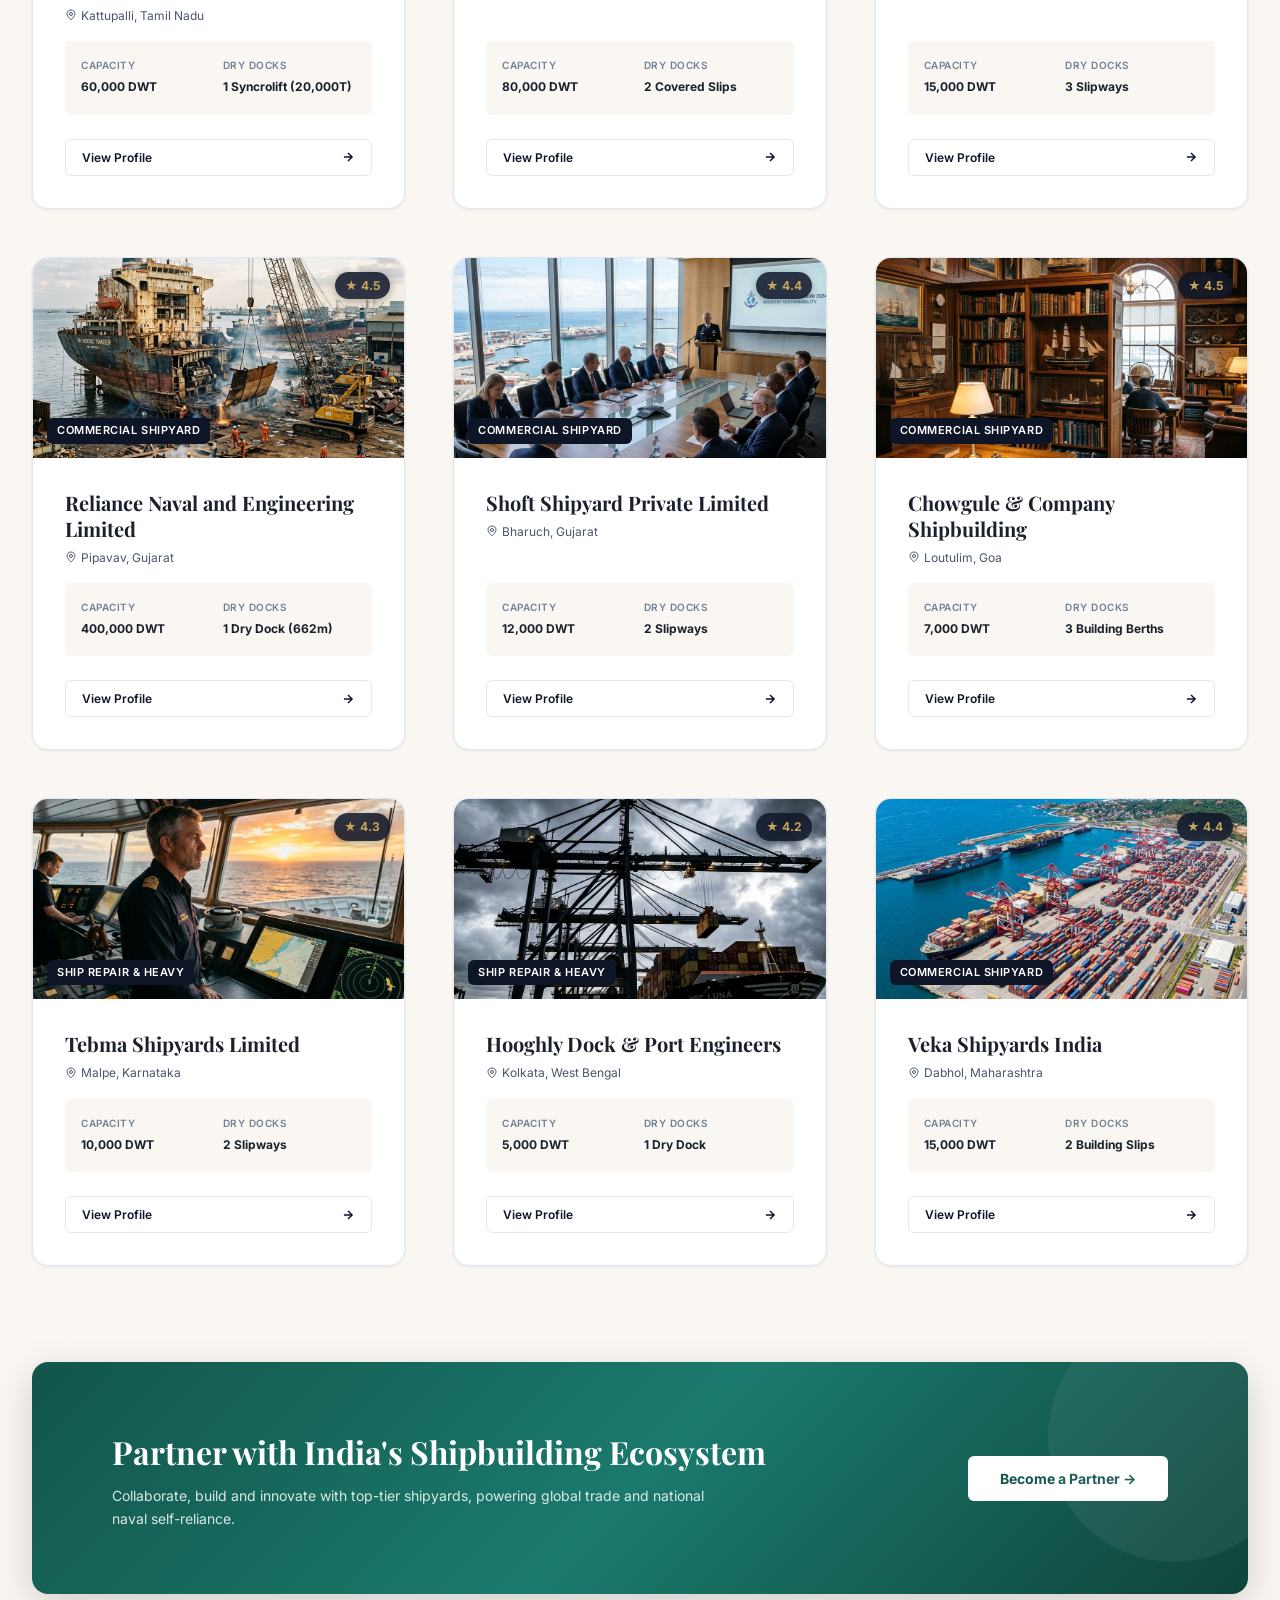
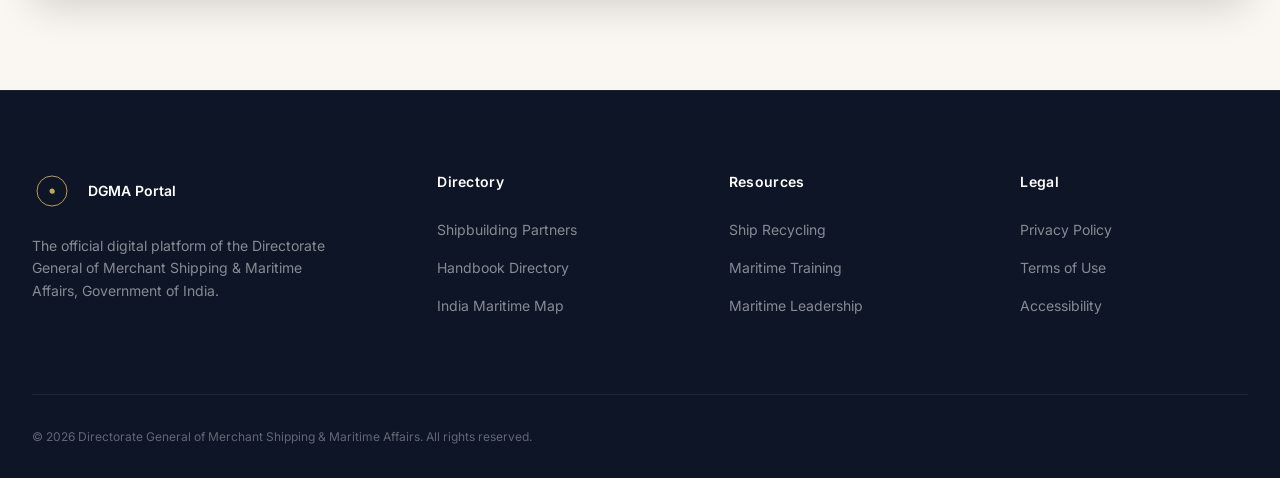
==== commit 96234467: "replace SVG emblems with images in header section for improved loading performance" ====
--- a/shipbuilding.html
+++ b/shipbuilding.html
@@ -18,29 +18,11 @@
       <div class="header-emblems-left">
         <!-- Lion Capital Emblem -->
         <div class="lion-emblem" title="State Emblem of India">
-          <svg width="34" height="50" viewBox="0 0 60 90" fill="none" xmlns="http://www.w3.org/2000/svg">
-            <path d="M30 4 C22 4 18 10 18 18 C18 24 22 28 30 30 C38 28 42 24 42 18 C42 10 38 4 30 4Z" stroke="#FFFFFF" stroke-width="1.8" fill="none"/>
-            <path d="M22 13 C20 16 20 20 24 22" stroke="#FFFFFF" stroke-width="1.2"/>
-            <path d="M38 13 C40 16 40 20 36 22" stroke="#FFFFFF" stroke-width="1.2"/>
-            <circle cx="30" cy="16" r="2.2" fill="#FFFFFF"/>
-            <rect x="14" y="48" width="32" height="5" rx="1" fill="#FFFFFF"/>
-            <circle cx="30" cy="50.5" r="2" fill="#0D1527"/>
-            <path d="M12 55 H48 L44 63 H16 Z" fill="#FFFFFF"/>
-            <text x="30" y="75" text-anchor="middle" fill="#FFFFFF" font-size="8" font-family="serif" font-weight="bold">सत्यमेव जयते</text>
-          </svg>
-        </div>
-        <!-- DGS Seal -->
+          <img src="images/header-img1.png" alt="Ship recycling yard" loading="lazy">
+        </div>
+        <!-- DGS Seal --> 
         <div class="dgs-emblem" title="Directorate General of Shipping Emblem">
-          <svg width="48" height="48" viewBox="0 0 80 80" fill="none" xmlns="http://www.w3.org/2000/svg">
-            <circle cx="40" cy="40" r="38" fill="#1460AA" stroke="#F1C40F" stroke-width="2.5"/>
-            <circle cx="40" cy="40" r="32" stroke="#F1C40F" stroke-width="1.5" stroke-dasharray="4 2"/>
-            <path d="M15 40 C12 30 18 18 30 12 M65 40 C68 30 62 18 50 12" stroke="#F1C40F" stroke-width="2" fill="none"/>
-            <path d="M15 40 C12 50 18 62 30 68 M65 40 C68 50 62 62 50 68" stroke="#F1C40F" stroke-width="2" fill="none"/>
-            <circle cx="40" cy="40" r="22" fill="#0D3B66" stroke="#FFFFFF" stroke-width="1.5"/>
-            <path d="M26 44 L40 30 L54 44 L48 48 H32 Z" fill="#FFFFFF"/>
-            <path d="M40 22 V48 M26 36 H54" stroke="#F1C40F" stroke-width="1.5"/>
-            <path d="M20 68 Q40 76 60 68 L56 74 Q40 80 24 74 Z" fill="#F1C40F"/>
-          </svg>
+          <img src="images/header-img2.png" alt="Ship recycling yard" loading="lazy">
         </div>
       </div>
 
@@ -55,26 +37,10 @@
       <div class="header-logos-right">
         <!-- Azadi Ka Amrit Mahotsav -->
         <div class="azadi-logo" title="Azadi Ka Amrit Mahotsav">
-          <svg width="76" height="38" viewBox="0 0 120 60" fill="none" xmlns="http://www.w3.org/2000/svg">
-            <path d="M15 10 H48 L32 50 H20 L35 18 H15 Z" fill="#FF9933"/>
-            <path d="M48 10 H75 V22 C65 22 58 28 58 36 C58 44 65 48 72 48 C78 48 84 44 84 36 V10 H94 V36 C94 50 82 56 70 56 C56 56 46 48 46 34 Z" fill="#138808"/>
-            <circle cx="36" cy="36" r="8" fill="#000080"/>
-            <text x="50" y="22" fill="#FFFFFF" font-size="10" font-family="'Inter', sans-serif" font-weight="bold">आज़ादी का</text>
-            <text x="50" y="34" fill="#FFFFFF" font-size="9" font-family="'Inter', sans-serif">अमृत महोत्सव</text>
-          </svg>
+          <img src="images/header-img3.png" alt="Ship recycling yard" loading="lazy">
         </div>
         <!-- Swachh Bharat -->
-        <div class="swachh-logo" title="Swachh Bharat">
-          <svg width="72" height="30" viewBox="0 0 120 45" fill="none" xmlns="http://www.w3.org/2000/svg">
-            <circle cx="30" cy="20" r="13" stroke="#FFFFFF" stroke-width="2.2" fill="none"/>
-            <circle cx="65" cy="20" r="13" stroke="#FFFFFF" stroke-width="2.2" fill="none"/>
-            <path d="M43 20 H52" stroke="#FFFFFF" stroke-width="2.2"/>
-            <path d="M17 18 L6 13 M78 18 L89 13" stroke="#FFFFFF" stroke-width="2"/>
-            <text x="30" y="24" text-anchor="middle" fill="#FFFFFF" font-size="9" font-family="'Inter', sans-serif" font-weight="bold">स्वच्छ</text>
-            <text x="65" y="24" text-anchor="middle" fill="#FFFFFF" font-size="9" font-family="'Inter', sans-serif" font-weight="bold">भारत</text>
-            <text x="47.5" y="40" text-anchor="middle" fill="rgba(255,255,255,0.7)" font-size="7" font-family="'Inter', sans-serif">एक कदम स्वच्छता की ओर</text>
-          </svg>
-        </div>
+       
       </div>
     </div>
 
